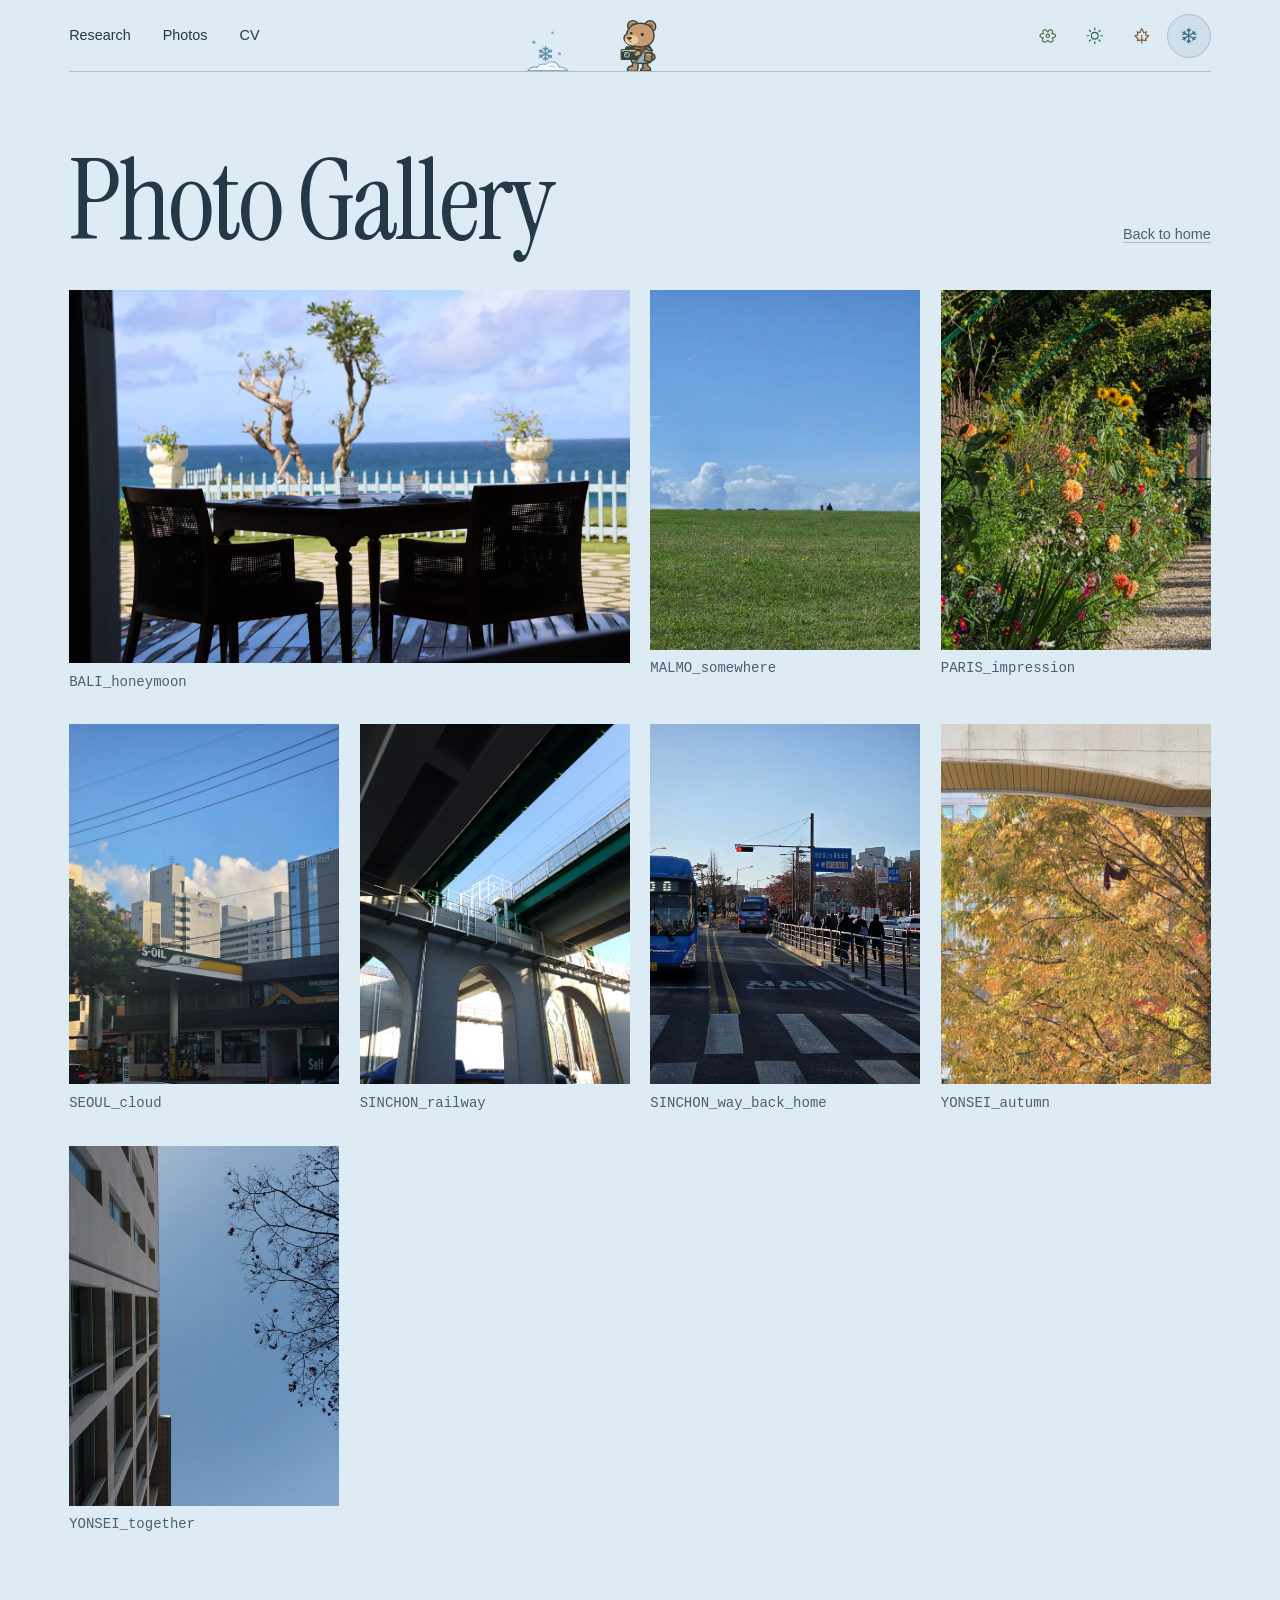
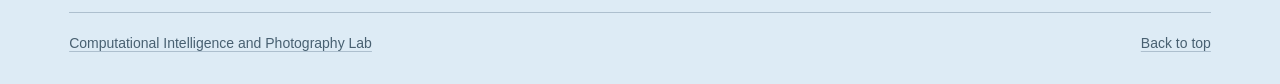
==== gallery.html @ 80602430 "Publish research portfolio and photo gallery" ====
<!doctype html>
<html lang="en">
<head>
  <meta charset="utf-8">
  <meta name="viewport" content="width=device-width, initial-scale=1">
  <meta name="theme-color" content="#27221e">
  <meta name="description" content="Photographs by Jinwoo Kim.">
  <title>Photo Gallery · Jinwoo Kim</title>
  <link rel="icon" href="assets/favicon.png" type="image/png">
  <script src="palette.js"></script>
  <script src="season-scene.js" defer></script>
  <script src="photo-viewer.js" defer></script>
  <link rel="preload" href="assets/instrument-serif.woff2" as="font" type="font/woff2" crossorigin>
  <link rel="stylesheet" href="styles.css">
  <link rel="stylesheet" href="season-scene.css">
</head>
<body id="top">
  <a class="skip-link" href="#main">Skip to content</a>

  <header class="site-header page-width">
    <nav class="site-nav" aria-label="Main navigation">
      <a href="index.html#research">Research</a>
      <a href="index.html#photos">Photos</a>
      <a href="https://drive.google.com/file/d/1OHW83bD9fE0SDvyjNIeJPsRVj54nX0MT/view">CV</a>
    </nav>
    <a class="season-scene" href="index.html#top" aria-label="Back to home" title="Back to home"></a>
    <div class="season-controls" id="palette" role="group" aria-label="Seasonal palettes" hidden>
      <button type="button" data-palette="spring" aria-label="Spring palette" aria-pressed="false"><svg aria-hidden="true" viewBox="0 0 24 24"><use href="assets/season-icons.svg#spring"></use></svg></button>
      <button type="button" data-palette="summer" aria-label="Summer palette" aria-pressed="false"><svg aria-hidden="true" viewBox="0 0 24 24"><use href="assets/season-icons.svg#summer"></use></svg></button>
      <button type="button" data-palette="autumn" aria-label="Autumn palette" aria-pressed="false"><svg aria-hidden="true" viewBox="0 0 24 24"><use href="assets/season-icons.svg#autumn"></use></svg></button>
      <button type="button" data-palette="winter" aria-label="Winter palette" aria-pressed="false"><svg aria-hidden="true" viewBox="0 0 24 24"><use href="assets/season-icons.svg#winter"></use></svg></button>
    </div>
  </header>

  <main class="page-width gallery-archive" id="main">
    <div class="archive-heading">
      <h1>Photo Gallery</h1>
      <a class="section-link" href="index.html#photos">Back to home</a>
    </div>
      <div class="photo-grid">
        <figure class="photo photo-wide">
          <a href="assets/gallery/BALI_honeymoon.webp" aria-label="View BALI_honeymoon at full size">
            <img src="assets/gallery/BALI_honeymoon.webp" width="1600" height="1066" loading="lazy" decoding="async" alt="A table and chairs on a shaded terrace overlooking the sea">
          </a>
          <figcaption>BALI_<wbr>honeymoon</figcaption>
        </figure>
        <figure class="photo">
          <a href="assets/gallery/MALMO_somewhere.webp" aria-label="View MALMO_somewhere at full size">
            <img src="assets/gallery/MALMO_somewhere.webp" width="1200" height="1600" loading="lazy" decoding="async" alt="Two distant figures on a green field beneath a blue sky">
          </a>
          <figcaption>MALMO_<wbr>somewhere</figcaption>
        </figure>
        <figure class="photo">
          <a href="assets/gallery/PARIS_impression.webp" aria-label="View PARIS_impression at full size">
            <img src="assets/gallery/PARIS_impression.webp" width="1200" height="1600" loading="lazy" decoding="async" alt="Sunlit flowers growing beside a gravel path">
          </a>
          <figcaption>PARIS_<wbr>impression</figcaption>
        </figure>
        <figure class="photo">
          <a href="assets/gallery/SEOUL_cloud.webp" aria-label="View SEOUL_cloud at full size">
            <img src="assets/gallery/SEOUL_cloud.webp" width="1200" height="1600" loading="lazy" decoding="async" alt="A neighborhood storefront beneath power lines and apartment buildings">
          </a>
          <figcaption>SEOUL_<wbr>cloud</figcaption>
        </figure>
        <figure class="photo">
          <a href="assets/gallery/SINCHON_railway.webp" aria-label="View SINCHON_railway at full size">
            <img src="assets/gallery/SINCHON_railway.webp" width="1198" height="1598" loading="lazy" decoding="async" alt="Concrete railway arches seen from below the crossing tracks">
          </a>
          <figcaption>SINCHON_<wbr>railway</figcaption>
        </figure>
        <figure class="photo">
          <a href="assets/gallery/SINCHON_way_back_home.webp" aria-label="View SINCHON_way_back_home at full size">
            <img src="assets/gallery/SINCHON_way_back_home.webp" width="1050" height="1400" loading="lazy" decoding="async" alt="Buses on a city street beyond a crosswalk">
          </a>
          <figcaption>SINCHON_<wbr>way_<wbr>back_<wbr>home</figcaption>
        </figure>
        <figure class="photo">
          <a href="assets/gallery/YONSEI_autumn.webp" aria-label="View YONSEI_autumn at full size">
            <img src="assets/gallery/YONSEI_autumn.webp" width="1200" height="1600" loading="lazy" decoding="async" alt="A dark bird among golden autumn leaves beneath a curved concrete overhang">
          </a>
          <figcaption>YONSEI_<wbr>autumn</figcaption>
        </figure>
        <figure class="photo">
          <a href="assets/gallery/YONSEI_together.webp" aria-label="View YONSEI_together at full size">
            <img src="assets/gallery/YONSEI_together.webp" width="1050" height="1400" loading="lazy" decoding="async" alt="A building facade and bare branches framing the evening sky">
          </a>
          <figcaption>YONSEI_<wbr>together</figcaption>
        </figure>
      </div>
  </main>

  <footer class="site-footer page-width">
    <a href="https://sites.google.com/site/seonjookim">Computational Intelligence and Photography Lab</a>
    <a href="#top">Back to top</a>
  </footer>
</body>
</html>
---- styles.css ----
@font-face {
  font-family: 'Instrument Serif';
  src: url('assets/instrument-serif.woff2') format('woff2');
  font-weight: 400;
  font-style: normal;
  font-display: swap;
}

@font-face {
  font-family: 'Instrument Serif';
  src: url('assets/instrument-serif-italic.woff2') format('woff2');
  font-weight: 400;
  font-style: italic;
  font-display: swap;
}

:root {
  color-scheme: dark;
  --background: #27221e;
  --ink: #f6eee2;
  --muted: #cfc1b2;
  --spring-swatch: #bfdaa4;
  --summer-swatch: #91c3a2;
  --autumn-swatch: #dfbf99;
  --winter-swatch: #b5d9ef;
  --accent: var(--autumn-swatch);
  --rule: #584b40;
  --image-fill: #342b24;
  --field-coat: #ab9168;
  --serif: 'Instrument Serif', Georgia, serif;
  --sans: -apple-system, BlinkMacSystemFont, 'Segoe UI', sans-serif;
  --mono: ui-monospace, 'SFMono-Regular', Consolas, monospace;
  --gutter: clamp(1.125rem, 5.4vw, 5rem);
}

:root[data-season='spring'] {
  --background: #e5efdc;
  --ink: #25372b;
  --muted: #4c604e;
  --accent: var(--spring-swatch);
  --rule: #b4c6ab;
  --image-fill: #d5e3ca;
  --field-coat: #9db287;
}

:root[data-season='summer'] {
  --background: #15382c;
  --ink: #edf4e9;
  --muted: #bdd2c3;
  --accent: var(--summer-swatch);
  --rule: #426451;
  --image-fill: #214735;
  --field-coat: #81a68c;
}

:root[data-season='winter'] {
  --background: #ddebf5;
  --ink: #233947;
  --muted: #486071;
  --accent: var(--winter-swatch);
  --rule: #adbfce;
  --image-fill: #cfdfeb;
  --field-coat: #91afbf;
}

:root:is([data-season='spring'], [data-season='winter']) {
  color-scheme: light;
  --spring-swatch: #4b7140;
  --summer-swatch: #2d634b;
  --autumn-swatch: #885b34;
  --winter-swatch: #366987;
}

*, *::before, *::after {
  box-sizing: border-box;
}

html {
  scroll-behavior: smooth;
}

body {
  margin: 0;
  background: var(--background);
  color: var(--ink);
  font: 1rem/1.65 var(--sans);
}

::selection {
  background: var(--accent);
  color: var(--background);
}

blockquote, figure, h1, h2, h3, p {
  margin: 0;
}

img {
  display: block;
  max-width: 100%;
}

a {
  color: inherit;
  text-underline-offset: .22em;
  text-decoration-color: var(--rule);
}

a:hover {
  color: var(--accent);
  text-decoration-color: currentColor;
}

a:focus-visible,
.season-controls button:focus-visible,
.portrait-frame:has(.portrait-toggle:focus-visible) {
  outline: 2px solid var(--accent);
  outline-offset: 4px;
}

.skip-link {
  position: absolute;
  z-index: 2;
  top: 1rem;
  left: var(--gutter);
  background: var(--accent);
  color: var(--background);
  padding: .45rem .8rem;
  transform: translateY(calc(-100% - 2rem));
}

.skip-link:focus {
  transform: none;
}

.page-width {
  width: min(calc(100% - 2 * var(--gutter)), 77rem);
  margin-inline: auto;
}

.site-header, .site-footer {
  display: flex;
  align-items: center;
  justify-content: space-between;
  gap: .5rem 1.25rem;
}

.site-header {
  position: relative;
  min-height: 4.5rem;
  border-bottom: 1px solid var(--rule);
}

.site-nav, .profile-links, .publication-links {
  display: flex;
  flex-wrap: wrap;
  align-items: center;
}

.site-nav {
  gap: .125rem clamp(.75rem, 3vw, 2rem);
}

.site-nav a {
  display: inline-flex;
  align-items: center;
  min-height: 2.75rem;
  font-size: .9rem;
  text-decoration: none;
}

.site-nav a:hover {
  text-decoration: underline;
}

.hero {
  padding-block: clamp(2.5rem, 5vw, 4.75rem) clamp(2.75rem, 5.2vw, 4.75rem);
}

.hero-identity {
  display: grid;
  grid-template-columns: minmax(0, 1.26fr) minmax(0, .74fr);
  align-items: center;
  gap: clamp(1.5rem, 5.2vw, 5rem);
}

.hero-intro {
  margin-top: clamp(1.5rem, 3.25vw, 2.75rem);
  padding-top: clamp(1.2rem, 2.35vw, 1.85rem);
  border-top: 1px solid var(--rule);
}

.eyebrow {
  font: 500 .75rem/1.45 var(--mono);
  color: var(--muted);
  letter-spacing: .065em;
  text-transform: uppercase;
}

:is(.hero, .archive-heading) h1 {
  font: 400 clamp(4.5rem, 8.8vw, 8.5rem)/.93 var(--serif);
  letter-spacing: -.025em;
}

.hero h1 {
  margin-block: .55rem .35rem;
}

.research-question {
  padding-inline-start: .75rem;
  border-inline-start: 1px solid var(--accent);
  color: var(--accent);
  font: italic 400 clamp(1.45rem, 2.4vw, 2.3rem)/1.15 var(--serif);
  text-wrap: pretty;
}

.bio, .next-step {
  max-width: 82ch;
  color: var(--muted);
}

.bio {
  margin-top: 1.05rem;
}

.bio a, .next-step time, strong {
  color: var(--ink);
}

.next-step {
  margin-top: .65rem;
}

.next-step time {
  font-weight: 600;
  white-space: nowrap;
}

.profile-links {
  gap: .125rem 1.25rem;
  margin-top: .65rem;
  color: var(--accent);
  font-size: .9rem;
  font-weight: 575;
}

.profile-links a {
  display: inline-flex;
  align-items: center;
  min-height: 2.75rem;
}

.portrait {
  width: min(100%, 24rem);
  justify-self: end;
}

.portrait-frame {
  --sensor-opacity: 1;
  position: relative;
  isolation: isolate;
  overflow: hidden;
  aspect-ratio: 1.38;
  background: var(--image-fill);
}

.portrait-frame:not(.has-iris):has(.portrait-toggle:checked),
.portrait-frame.is-developed {
  --sensor-opacity: 0;
}

.portrait-frame img {
  width: 100%;
  height: 100%;
  object-fit: cover;
}

.portrait-color {
  filter: brightness(1.12);
}

.sensor-preview {
  position: absolute;
  inset: 0;
  isolation: isolate;
}

.sensor-preview, .portrait-focus {
  opacity: var(--sensor-opacity);
  transition: opacity 150ms ease-out;
  pointer-events: none;
}

.portrait-frame.is-exposing .sensor-preview {
  transition: none;
}

.portrait-frame.is-exposing .portrait-focus {
  opacity: 0;
}

.sensor-preview img {
  image-rendering: pixelated;
  filter: saturate(.45) contrast(.86) brightness(.98) sepia(.12) hue-rotate(18deg);
}

.sensor-preview::before, .sensor-preview::after {
  content: '';
  position: absolute;
  inset: 0;
  z-index: 1;
  pointer-events: none;
}

.sensor-preview::before {
  background: rgb(111 165 112 / .33);
  mix-blend-mode: color;
}

.sensor-preview::after {
  /* RGGB cells, clockwise from the top-right quadrant: green, blue, green, red. */
  background-image: conic-gradient(
    rgb(64 155 79 / .38) 25%,
    rgb(59 70 126 / .34) 0 50%,
    rgb(64 155 79 / .38) 0 75%,
    rgb(153 72 59 / .32) 0
  );
  background-size: 6px 6px;
  mix-blend-mode: overlay;
}

.portrait-focus {
  --corner: clamp(.55rem, 1.4vw, .9rem);
  --line: linear-gradient(currentColor, currentColor);
  position: absolute;
  z-index: 1;
  top: 31%;
  left: 50.5%;
  width: 26%;
  height: 35%;
  transform: translate(-50%, -50%);
  color: rgb(245 240 223 / .82);
  background:
    var(--line) left top / var(--corner) 1px,
    var(--line) left top / 1px var(--corner),
    var(--line) right top / var(--corner) 1px,
    var(--line) right top / 1px var(--corner),
    var(--line) left bottom / var(--corner) 1px,
    var(--line) left bottom / 1px var(--corner),
    var(--line) right bottom / var(--corner) 1px,
    var(--line) right bottom / 1px var(--corner);
  background-repeat: no-repeat;
  filter: drop-shadow(0 1px 2px rgb(0 0 0 / .55));
}

.portrait-shutter {
  position: absolute;
  z-index: 2;
  inset: 0;
  width: 100%;
  height: 100%;
  pointer-events: none;
  visibility: hidden;
}

.portrait-frame.has-iris:not(.is-developed) .portrait-shutter,
.portrait-frame.is-exposing .portrait-shutter {
  visibility: visible;
}

.portrait-toggle {
  position: absolute;
  z-index: 3;
  inset: 0;
  width: 100%;
  height: 100%;
  margin: 0;
  opacity: 0;
  cursor: pointer;
}

.shoot-hint {
  position: absolute;
  z-index: 4;
  left: var(--hint-x, .65rem);
  top: var(--hint-y, .65rem);
  padding: .3rem .6rem;
  border: 1px solid rgb(255 255 255 / .24);
  border-radius: .3rem;
  background: rgb(25 30 27 / .91);
  color: #fbf6e9;
  font: 500 .78rem/1.45 var(--sans);
  white-space: nowrap;
  visibility: hidden;
  pointer-events: none;
}

.portrait-frame.has-pointer:not(.is-exposing) .shoot-hint {
  visibility: visible;
}

.content-section {
  padding-block: 1.375rem clamp(2.75rem, 6vw, 5rem);
  border-top: 1px solid var(--rule);
  scroll-margin-top: 1rem;
}

.section-heading {
  display: flex;
  align-items: baseline;
  justify-content: space-between;
  flex-wrap: wrap;
  gap: .5rem 1.75rem;
  margin-bottom: 1.65rem;
}

.section-heading h2 {
  font: 400 clamp(2.6rem, 5.5vw, 4.15rem)/1 var(--serif);
  letter-spacing: -.015em;
}

.section-link {
  font-size: .9rem;
  color: var(--muted);
}

.publication {
  display: grid;
  grid-template-columns: clamp(13.5rem, 23.5vw, 21rem) minmax(0, 1fr);
  align-items: start;
  gap: clamp(1.375rem, 3.8vw, 3.5rem);
  padding-block: 1.5rem;
  border-top: 1px solid var(--rule);
}

.publication:last-child {
  padding-bottom: 0;
}

.research-image {
  width: 100%;
  height: auto;
  aspect-ratio: 664 / 380;
  object-fit: cover;
  background: var(--image-fill);
}

.research-comparison {
  display: grid;
  grid-template-columns: repeat(2, minmax(0, 1fr));
  grid-template-rows: minmax(0, 1fr);
  gap: 3px;
  overflow: hidden;
}

.research-comparison img {
  width: 100%;
  height: 100%;
  object-fit: cover;
}

.publication-copy {
  min-width: 0;
}

.venue {
  color: var(--accent);
}

.publication h3 {
  max-width: 53ch;
  margin-top: .375rem;
  font-size: clamp(1.15rem, 2.02vw, 1.55rem);
  line-height: 1.25;
  letter-spacing: -.02em;
  font-weight: 625;
  text-wrap: pretty;
}

.authors, .publication-note {
  margin-top: .425rem;
  color: var(--muted);
  font-size: .95rem;
}

.equal-contribution {
  white-space: nowrap;
  font-size: .875em;
}

.publication-links {
  gap: .25rem 1.125rem;
  margin-top: .5rem;
  font-size: .9rem;
  color: var(--accent);
  font-weight: 550;
}

.photo-grid {
  display: grid;
  grid-template-columns: repeat(4, minmax(0, 1fr));
  gap: clamp(1.25rem, 2.5vw, 2.2rem) clamp(.75rem, 1.6vw, 1.35rem);
}

.photo-wide { grid-column: span 2; }
.photo a { display: block; }
.photo img {
  width: 100%;
  height: auto;
  background: var(--image-fill);
}

.photo figcaption {
  margin-top: .55rem;
  color: var(--muted);
  font: .875rem/1.45 var(--mono);
  overflow-wrap: anywhere;
}

@media (max-width: 49rem) {
  .photo-grid { grid-template-columns: repeat(2, minmax(0, 1fr)); }
}

.background-sections {
  display: grid;
  grid-template-columns: repeat(2, minmax(0, 1fr));
  gap: clamp(1.5rem, 6vw, 5rem);
  border-top: 1px solid var(--rule);
}

.background-section {
  padding-block: 1.375rem 2.6rem;
}

.background-section h2 {
  font: 400 clamp(2.3rem, 4.5vw, 3.25rem)/1.05 var(--serif);
  letter-spacing: -.015em;
}

.background-list, .archive-list {
  margin: 0;
  padding: 0;
  list-style: none;
}

.background-list {
  display: grid;
  gap: .95rem;
  margin-top: 1.25rem;
}

.background-list h3, .archive-list h3 {
  color: var(--ink);
  font-size: 1.125rem;
  font-weight: 625;
  line-height: 1.4;
  text-wrap: pretty;
}

.background-list p, .archive-note {
  margin-top: .15rem;
  color: var(--muted);
  font-size: .925rem;
}

.experience-heading {
  display: flex;
  flex-wrap: wrap;
  align-items: baseline;
  justify-content: space-between;
  gap: .125rem .75rem;
}

.experience-dates {
  color: var(--muted);
  font-size: .85rem;
  font-variant-numeric: tabular-nums;
  white-space: nowrap;
}

.archive-heading {
  display: flex;
  flex-wrap: wrap;
  justify-content: space-between;
  align-items: baseline;
  gap: .85rem 2rem;
  padding-block: clamp(2.75rem, 6vw, 5rem) 2.25rem;
}

.archive-year {
  display: grid;
  grid-template-columns: clamp(5rem, 11vw, 10rem) minmax(0, 1fr);
  gap: clamp(1.375rem, 4vw, 3.75rem);
  padding-block: 1.65rem 2rem;
  border-top: 1px solid var(--rule);
}

.archive-year h2 {
  font: 400 clamp(2.4rem, 5vw, 3.375rem)/1 var(--serif);
  color: var(--accent);
}

.archive-list li + li {
  margin-top: 1rem;
  padding-top: 1rem;
  border-top: 1px solid var(--rule);
}

.archive-list .authors {
  margin-top: .2rem;
}

.archive-meta {
  display: flex;
  flex-wrap: wrap;
  align-items: baseline;
  gap: .2rem 1.15rem;
  margin-top: .45rem;
}

.archive-meta .publication-links {
  margin-top: 0;
  gap: .2rem .85rem;
}

.site-footer {
  padding-block: 1.2rem 1.8rem;
  align-items: baseline;
  flex-wrap: wrap;
  border-top: 1px solid var(--rule);
  color: var(--muted);
  font-size: .875rem;
}

.season-controls:not([hidden]) {
  display: flex;
  align-items: center;
  gap: .18rem;
  margin-inline-start: auto;
}

.season-controls button {
  display: grid;
  place-items: center;
  width: 2.75rem;
  height: 2.75rem;
  padding: 0;
  border: 1px solid transparent;
  border-radius: 50%;
  background: transparent;
  color: var(--swatch);
  cursor: pointer;
}

.season-controls button:hover, .season-controls button[aria-pressed='true'] {
  background: var(--image-fill);
}

.season-controls button[aria-pressed='true'] {
  border-color: var(--rule);
}

.season-controls svg {
  width: 1.22rem;
  height: 1.22rem;
  fill: none;
  stroke: currentColor;
  stroke-width: 1.45;
  stroke-linecap: round;
  stroke-linejoin: round;
}

[data-palette='spring'] { --swatch: var(--spring-swatch); }
[data-palette='summer'] { --swatch: var(--summer-swatch); }
[data-palette='autumn'] { --swatch: var(--autumn-swatch); }
[data-palette='winter'] { --swatch: var(--winter-swatch); }

@media (max-width: 49rem) {
  .hero {
    padding-block: 2.5rem 2.75rem;
  }

  :is(.hero, .archive-heading) h1 {
    font-size: clamp(4.15rem, 10.2vw, 7rem);
  }

  .research-question {
    font-size: clamp(1.45rem, 4.1vw, 2rem);
  }

  .bio {
    margin-top: .9rem;
  }

  .publication {
    grid-template-columns: minmax(10rem, 1fr) minmax(0, 1.5fr);
    gap: 1.1rem;
  }
}

@media (max-width: 36rem) {
  .site-header {
    min-height: 3.75rem;
    column-gap: .5rem;
    flex-wrap: wrap;
  }

  .season-controls:not([hidden]) {
    gap: 0;
  }

  .season-controls button {
    width: 2.35rem;
  }

  .site-nav {
    column-gap: .6rem;
  }

  .hero-identity {
    grid-template-columns: minmax(0, 1fr);
    gap: 1.35rem;
  }

  .portrait {
    width: min(89%, 23rem);
    justify-self: center;
  }

  .publication {
    grid-template-columns: minmax(0, 1fr);
    gap: 1rem;
  }

  .section-heading {
    margin-bottom: 1.25rem;
  }

  .background-sections, .archive-year {
    grid-template-columns: minmax(0, 1fr);
    gap: 1rem;
  }

  .background-section + .background-section {
    border-top: 1px solid var(--rule);
  }

  .background-section {
    padding-bottom: 1.35rem;
  }
}

@media (max-width: 22rem) {
  .site-header {
    column-gap: .28rem;
  }

  .site-nav {
    column-gap: .275rem;
  }

  .season-controls button {
    width: 2.1rem;
  }
}

@media (prefers-reduced-motion: reduce) {
  html {
    scroll-behavior: auto;
  }

  .sensor-preview, .portrait-focus, .portrait-frame.is-exposing .sensor-preview {
    transition: none;
  }
}

.gallery-archive { padding-bottom: clamp(3rem, 6vw, 5rem); }

.photo-viewer {
  position: fixed;
  inset: 0;
  width: 100%;
  max-width: none;
  height: 100%;
  height: 100dvh;
  max-height: none;
  margin: 0;
  border: 0;
  padding: max(.65rem, env(safe-area-inset-top)) var(--gutter) max(.75rem, env(safe-area-inset-bottom));
  background: #080808;
  color: #f2f0ec;
}
.photo-viewer::backdrop { background: #080808; }
.photo-viewer[open] { display: grid; grid-template-rows: auto minmax(0, 1fr); }
html:has(.photo-viewer[open]) { overflow: hidden; }
.viewer-back {
  justify-self: start;
  min-height: 2.75rem;
  padding: .35rem .25rem;
  background: none;
  border: 0;
  color: inherit;
  font: .9375rem var(--sans);
  text-decoration: underline;
  text-underline-offset: .22em;
  cursor: pointer;
}
.viewer-back:focus-visible { outline: 2px solid currentColor; }
.photo-viewer figure {
  min-height: 0;
  display: grid;
  grid-template-rows: minmax(0, 1fr) auto;
}
.photo-viewer img {
  width: 100%;
  height: 100%;
  min-height: 0;
  object-fit: contain;
}
.photo-viewer figcaption {
  padding: 1rem 0 .45rem;
  text-align: center;
  font: .9375rem/1.4 var(--mono);
  overflow-wrap: anywhere;
}
---- season-scene.css ----
.season-scene {
  --take: 3.85s;
  --look: 7deg;
  --lens-glint: #faeac7;
  position: absolute;
  bottom: 0;
  left: 50%;
  width: clamp(14rem, 23vw, 17.5rem);
  transform: translateX(-50%);
  cursor: pointer;
  user-select: none;
}

.season-scene:empty, .scene-subject { display: none; }
.season-scene svg { display: block; width: 100%; height: auto; }

:root[data-season='spring'] .scene-subject[data-subject='spring'],
:root[data-season='summer'] .scene-subject[data-subject='summer'],
:root[data-season='autumn'] .scene-subject[data-subject='autumn'],
:root[data-season='winter'] .scene-subject[data-subject='winter'] { display: inline; }

:root[data-season='spring'] .season-scene { --look: 9deg; --lens-glint: #6d8050; }
:root[data-season='summer'] .season-scene { --look: -9deg; }
:root[data-season='winter'] .season-scene { --look: -6deg; --lens-glint: #527f98; }
:root:is([data-season='summer'], [data-season='winter']) .scene-world {
  transform: scaleX(-1);
  transform-origin: 120px 0;
}

.scene-head { transform-origin: 0 -21px; }
.scene-camera { transform-origin: 2px -16px; }
.scene-glint { opacity: 0; }
.paw-far { transform-origin: -5px -9px; --stride-a: 22deg; --stride-b: -19deg; }
.paw-near { transform-origin: 3px -9px; --stride-a: -19deg; --stride-b: 22deg; }
.autumn-maple { transform: rotate(-53deg); }
.summer-light { opacity: .72; }

@media (prefers-reduced-motion: no-preference) {
  .is-playing .scene-travel { animation: photographer-walk var(--take) both; }
  .is-playing .scene-facing { animation: photographer-turn var(--take) ease-in-out both; }
  .is-playing .scene-body { animation: photographer-step var(--take) ease-in-out both; }
  .is-playing :is(.paw-far, .paw-near) { animation: photographer-stride var(--take) ease-in-out both; }
  .is-playing .scene-head { animation: photographer-look var(--take) ease-in-out both; }
  .is-playing .scene-camera { animation: raise-camera var(--take) ease-in-out both; }
  .is-playing .scene-glint { animation: lens-glint var(--take) linear both; }

  .is-playing .spring-stem { animation: sprout var(--take) ease-out both; }
  .is-playing .spring-leaf-left { --fold: 58deg; animation: unfurl-leaf var(--take) ease-out both; }
  .is-playing .spring-leaf-right { --fold: -42deg; animation: unfurl-leaf var(--take) ease-out both; }
  .is-playing .summer-crown { animation: canopy-breeze var(--take) ease-in-out both; }
  .is-playing .summer-light { animation: canopy-light var(--take) ease-in-out both; }
  .is-playing .autumn-maple { animation: falling-maple var(--take) ease-in-out both; }
  .is-playing .autumn-small { animation: falling-leaf var(--take) ease-in-out both; }
  .is-playing .winter-crystal { animation: falling-crystal var(--take) ease-in-out both; }
  .is-playing .snow-grain { animation: flurry var(--take) linear both; }
  .is-playing .winter-bank { animation: gathering-snow var(--take) ease-out both; }
}

/* The subject moves first. The photographer notices, walks, makes one exposure and returns. */
@keyframes photographer-walk {
  0%, 16% { transform: translateX(0); animation-timing-function: cubic-bezier(.4,.05,.35,1); }
  42%, 71% { transform: translateX(38px); animation-timing-function: cubic-bezier(.4,.05,.35,1); }
  94%, 100% { transform: translateX(0); }
}

@keyframes photographer-turn {
  0%, 67% { transform: scaleX(1); }
  71%, 93% { transform: scaleX(-1); }
  97%, 100% { transform: scaleX(1); }
}

@keyframes photographer-step {
  0%, 16%, 24%, 32%, 42%, 65%, 71%, 79%, 87%, 94%, 100% { transform: translateY(0); }
  20%, 28%, 36%, 75%, 83%, 91% { transform: translateY(-1.7px); }
  49%, 59% { transform: translateY(1px); }
}

@keyframes photographer-stride {
  0%, 16%, 42%, 71%, 94%, 100% { transform: rotate(0); }
  19%, 28%, 36%, 74%, 82%, 90% { transform: rotate(var(--stride-a)); }
  24%, 32%, 39%, 78%, 86% { transform: rotate(var(--stride-b)); }
}

@keyframes photographer-look {
  0%, 5%, 24%, 40%, 67%, 100% { transform: rotate(0); }
  12%, 17% { transform: translateX(1px) rotate(var(--look)); }
  49%, 60% { transform: translateX(1.2px) rotate(var(--look)); }
}

@keyframes raise-camera {
  0%, 39%, 67%, 100% { transform: translate(0, 0) rotate(0); }
  49%, 59% { transform: translate(-.6px, -11.1px) rotate(var(--look)); }
}

@keyframes lens-glint {
  0%, 52%, 58%, 100% { opacity: 0; }
  53.5% { opacity: 1; }
  55% { opacity: .72; }
}

@keyframes sprout {
  0%, 3% { transform: scale(.24, .05); }
  27% { transform: scale(.93, 1.04) rotate(-2deg); }
  46%, 100% { transform: scale(1, 1); }
}

@keyframes unfurl-leaf {
  0%, 9% { transform: rotate(var(--fold)) scale(.08); }
  36% { transform: rotate(-3deg) scale(1.03); }
  48%, 100% { transform: rotate(0) scale(1); }
}

@keyframes canopy-breeze {
  0% { transform: scale(.65, .72) rotate(-3deg); }
  22% { transform: scale(1, 1) rotate(6deg); }
  41% { transform: rotate(-5deg); }
  58% { transform: rotate(3deg); }
  80%, 100% { transform: rotate(0); }
}

@keyframes canopy-light {
  0%, 15% { opacity: .15; transform: translateX(-2px); }
  34% { opacity: 1; transform: translateX(1.5px); }
  54% { opacity: .42; transform: translateX(-.8px); }
  78%, 100% { opacity: .72; transform: translateX(0); }
}

@keyframes falling-maple {
  0% { transform: translate(10px, -40px) rotate(27deg); opacity: 0; }
  8% { opacity: 1; }
  22% { transform: translate(-8px, -30px) rotate(-35deg); }
  39% { transform: translate(4px, -19px) rotate(32deg); }
  55% { transform: translate(-4px, -7px) rotate(-66deg); }
  67%, 100% { transform: translate(0, 0) rotate(-53deg); }
}

@keyframes falling-leaf {
  0% { transform: translate(-7px, -31px) rotate(-58deg); opacity: 0; }
  6% { opacity: 1; }
  23% { transform: translate(4px, -17px) rotate(14deg); }
  43% { transform: translate(-3px, -4px) rotate(-17deg); }
  52%, 100% { transform: translate(0, 0) rotate(0); }
}

@keyframes falling-crystal {
  0% { opacity: 0; transform: translate(7px, -37px) rotate(68deg); }
  11% { opacity: 1; }
  29% { transform: translate(-7px, -19px) rotate(37deg); }
  54% { transform: translate(3px, -5px) rotate(10deg); }
  75%, 100% { transform: translate(0, 0) rotate(0); }
}

@keyframes flurry {
  0% { opacity: 0; transform: translate(5px, -22px); }
  19% { opacity: .9; }
  44% { transform: translate(-3px, -9px); }
  77%, 100% { opacity: 1; transform: translate(0, 0); }
}

@keyframes gathering-snow {
  0% { transform: scale(.74, .25); }
  61%, 100% { transform: scale(1); }
}

@media (max-width: 44rem) {
  .site-header {
    display: grid;
    grid-template-columns: minmax(0, 1fr) auto;
    align-content: end;
    row-gap: 0;
    padding-top: .2rem;
  }

  .site-nav { grid-area: 1 / 1; }
  .season-controls { grid-area: 1 / 2; }
  .season-scene {
    position: static;
    transform: none;
    grid-area: 2 / 1 / 3 / -1;
    justify-self: center;
    width: min(13.75rem, 100%);
  }
}

@media (prefers-reduced-motion: reduce) {
  .scene-camera { transform: translate(-.6px, -11.1px) rotate(var(--look)); }
}
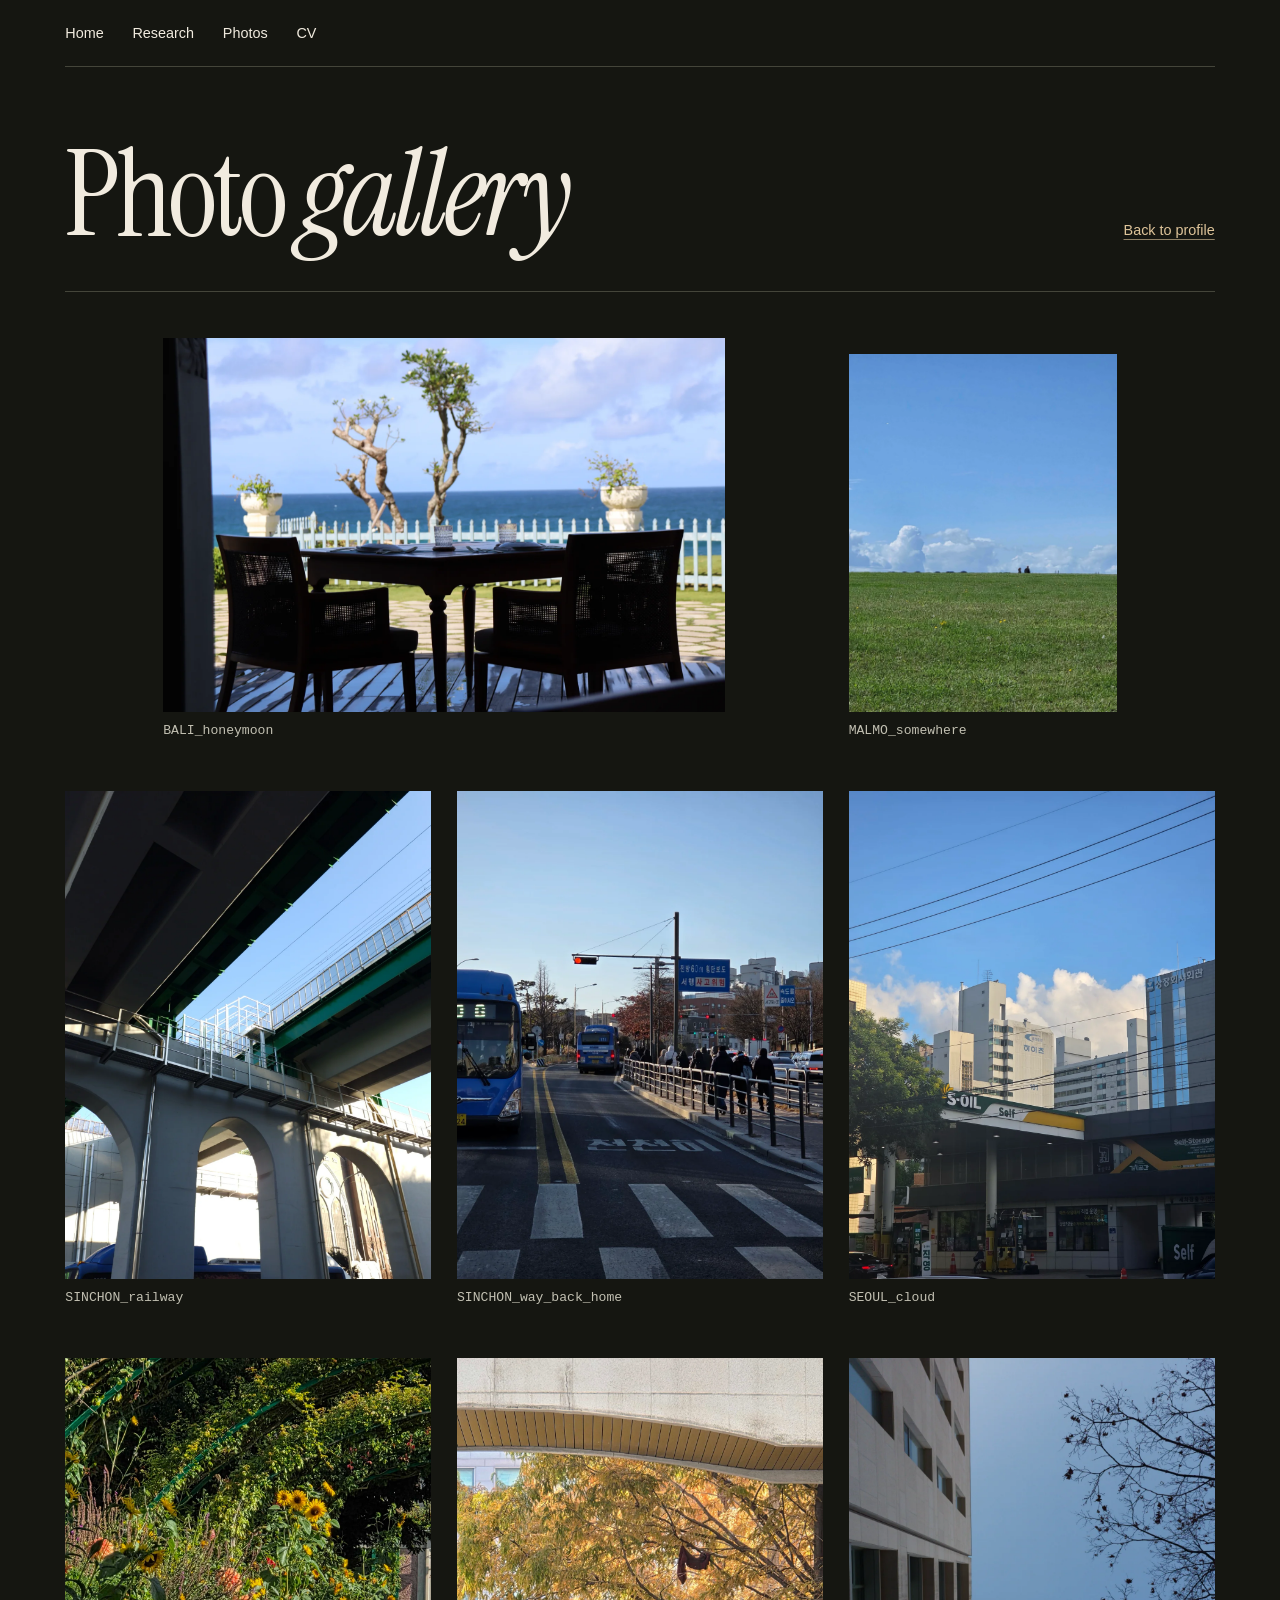
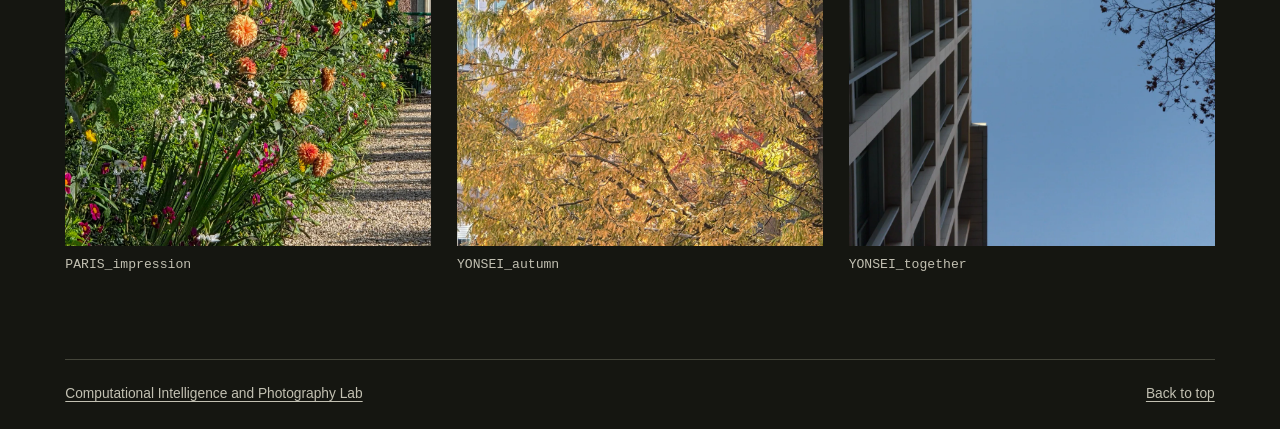
==== commit 7fbca424: "Publish the After Hours homepage with interactive bear scenes" ====
--- a/gallery.html
+++ b/gallery.html
@@ -3,93 +3,83 @@
 <head>
   <meta charset="utf-8">
   <meta name="viewport" content="width=device-width, initial-scale=1">
-  <meta name="theme-color" content="#27221e">
+  <meta name="theme-color" content="#151611">
   <meta name="description" content="Photographs by Jinwoo Kim.">
   <title>Photo Gallery · Jinwoo Kim</title>
-  <link rel="icon" href="assets/favicon.png" type="image/png">
-  <script src="palette.js"></script>
-  <script src="season-scene.js" defer></script>
-  <script src="photo-viewer.js" defer></script>
+  <link rel="icon" href="favicon.ico" sizes="16x16 32x32 48x48 64x64">
   <link rel="preload" href="assets/instrument-serif.woff2" as="font" type="font/woff2" crossorigin>
-  <link rel="stylesheet" href="styles.css">
-  <link rel="stylesheet" href="season-scene.css">
+  <link rel="stylesheet" href="styles.css?v=after-hours">
+  <script defer src="photo-viewer.js?v=after-hours"></script>
 </head>
 <body id="top">
-  <a class="skip-link" href="#main">Skip to content</a>
-
-  <header class="site-header page-width">
-    <nav class="site-nav" aria-label="Main navigation">
+  <a class="skip" href="#main">Skip to content</a>
+  <header class="masthead page">
+    <nav aria-label="Main navigation">
+      <a href="index.html#top">Home</a>
       <a href="index.html#research">Research</a>
       <a href="index.html#photos">Photos</a>
-      <a href="https://drive.google.com/file/d/1OHW83bD9fE0SDvyjNIeJPsRVj54nX0MT/view">CV</a>
+      <a href="assets/CV_jinwookim.pdf?v=dbedc2bc">CV</a>
     </nav>
-    <a class="season-scene" href="index.html#top" aria-label="Back to home" title="Back to home"></a>
-    <div class="season-controls" id="palette" role="group" aria-label="Seasonal palettes" hidden>
-      <button type="button" data-palette="spring" aria-label="Spring palette" aria-pressed="false"><svg aria-hidden="true" viewBox="0 0 24 24"><use href="assets/season-icons.svg#spring"></use></svg></button>
-      <button type="button" data-palette="summer" aria-label="Summer palette" aria-pressed="false"><svg aria-hidden="true" viewBox="0 0 24 24"><use href="assets/season-icons.svg#summer"></use></svg></button>
-      <button type="button" data-palette="autumn" aria-label="Autumn palette" aria-pressed="false"><svg aria-hidden="true" viewBox="0 0 24 24"><use href="assets/season-icons.svg#autumn"></use></svg></button>
-      <button type="button" data-palette="winter" aria-label="Winter palette" aria-pressed="false"><svg aria-hidden="true" viewBox="0 0 24 24"><use href="assets/season-icons.svg#winter"></use></svg></button>
-    </div>
   </header>
 
-  <main class="page-width gallery-archive" id="main">
-    <div class="archive-heading">
-      <h1>Photo Gallery</h1>
-      <a class="section-link" href="index.html#photos">Back to home</a>
+  <main id="main" class="archive page">
+    <header class="archive-heading">
+      <h1>Photo <em>gallery</em></h1>
+      <a class="text-link" href="index.html#photos">Back to profile</a>
+    </header>
+    <div class="photo-grid contact-sheet">
+      <figure class="photo photo-wide">
+        <a href="assets/gallery/BALI_honeymoon.webp" aria-label="View BALI_honeymoon at full size">
+          <img src="assets/gallery/BALI_honeymoon.webp" width="1600" height="1066" loading="lazy" decoding="async" alt="A table and chairs on a shaded terrace overlooking the sea">
+        </a>
+        <figcaption>BALI_<wbr>honeymoon</figcaption>
+      </figure>
+      <figure class="photo">
+        <a href="assets/gallery/MALMO_somewhere.webp" aria-label="View MALMO_somewhere at full size">
+          <img src="assets/gallery/MALMO_somewhere.webp" width="1200" height="1600" loading="lazy" decoding="async" alt="Two distant figures on a green field beneath a blue sky">
+        </a>
+        <figcaption>MALMO_<wbr>somewhere</figcaption>
+      </figure>
+      <figure class="photo">
+        <a href="assets/gallery/SINCHON_railway.webp" aria-label="View SINCHON_railway at full size">
+          <img src="assets/gallery/SINCHON_railway.webp" width="1198" height="1598" loading="lazy" decoding="async" alt="Concrete railway arches seen from below the crossing tracks">
+        </a>
+        <figcaption>SINCHON_<wbr>railway</figcaption>
+      </figure>
+      <figure class="photo">
+        <a href="assets/gallery/SINCHON_way_back_home.webp" aria-label="View SINCHON_way_back_home at full size">
+          <img src="assets/gallery/SINCHON_way_back_home.webp" width="1050" height="1400" loading="lazy" decoding="async" alt="Buses on a city street beyond a crosswalk">
+        </a>
+        <figcaption>SINCHON_<wbr>way_<wbr>back_<wbr>home</figcaption>
+      </figure>
+      <figure class="photo">
+        <a href="assets/gallery/SEOUL_cloud.webp" aria-label="View SEOUL_cloud at full size">
+          <img src="assets/gallery/SEOUL_cloud.webp" width="1200" height="1600" loading="lazy" decoding="async" alt="A neighborhood storefront beneath power lines and apartment buildings">
+        </a>
+        <figcaption>SEOUL_<wbr>cloud</figcaption>
+      </figure>
+      <figure class="photo">
+        <a href="assets/gallery/PARIS_impression.webp" aria-label="View PARIS_impression at full size">
+          <img src="assets/gallery/PARIS_impression.webp" width="1200" height="1600" loading="lazy" decoding="async" alt="Sunlit flowers growing beside a gravel path">
+        </a>
+        <figcaption>PARIS_<wbr>impression</figcaption>
+      </figure>
+      <figure class="photo">
+        <a href="assets/gallery/YONSEI_autumn.webp" aria-label="View YONSEI_autumn at full size">
+          <img src="assets/gallery/YONSEI_autumn.webp" width="1200" height="1600" loading="lazy" decoding="async" alt="A dark bird among golden autumn leaves beneath a curved concrete overhang">
+        </a>
+        <figcaption>YONSEI_<wbr>autumn</figcaption>
+      </figure>
+      <figure class="photo">
+        <a href="assets/gallery/YONSEI_together.webp" aria-label="View YONSEI_together at full size">
+          <img src="assets/gallery/YONSEI_together.webp" width="1050" height="1400" loading="lazy" decoding="async" alt="A building facade and bare branches framing the evening sky">
+        </a>
+        <figcaption>YONSEI_<wbr>together</figcaption>
+      </figure>
     </div>
-      <div class="photo-grid">
-        <figure class="photo photo-wide">
-          <a href="assets/gallery/BALI_honeymoon.webp" aria-label="View BALI_honeymoon at full size">
-            <img src="assets/gallery/BALI_honeymoon.webp" width="1600" height="1066" loading="lazy" decoding="async" alt="A table and chairs on a shaded terrace overlooking the sea">
-          </a>
-          <figcaption>BALI_<wbr>honeymoon</figcaption>
-        </figure>
-        <figure class="photo">
-          <a href="assets/gallery/MALMO_somewhere.webp" aria-label="View MALMO_somewhere at full size">
-            <img src="assets/gallery/MALMO_somewhere.webp" width="1200" height="1600" loading="lazy" decoding="async" alt="Two distant figures on a green field beneath a blue sky">
-          </a>
-          <figcaption>MALMO_<wbr>somewhere</figcaption>
-        </figure>
-        <figure class="photo">
-          <a href="assets/gallery/PARIS_impression.webp" aria-label="View PARIS_impression at full size">
-            <img src="assets/gallery/PARIS_impression.webp" width="1200" height="1600" loading="lazy" decoding="async" alt="Sunlit flowers growing beside a gravel path">
-          </a>
-          <figcaption>PARIS_<wbr>impression</figcaption>
-        </figure>
-        <figure class="photo">
-          <a href="assets/gallery/SEOUL_cloud.webp" aria-label="View SEOUL_cloud at full size">
-            <img src="assets/gallery/SEOUL_cloud.webp" width="1200" height="1600" loading="lazy" decoding="async" alt="A neighborhood storefront beneath power lines and apartment buildings">
-          </a>
-          <figcaption>SEOUL_<wbr>cloud</figcaption>
-        </figure>
-        <figure class="photo">
-          <a href="assets/gallery/SINCHON_railway.webp" aria-label="View SINCHON_railway at full size">
-            <img src="assets/gallery/SINCHON_railway.webp" width="1198" height="1598" loading="lazy" decoding="async" alt="Concrete railway arches seen from below the crossing tracks">
-          </a>
-          <figcaption>SINCHON_<wbr>railway</figcaption>
-        </figure>
-        <figure class="photo">
-          <a href="assets/gallery/SINCHON_way_back_home.webp" aria-label="View SINCHON_way_back_home at full size">
-            <img src="assets/gallery/SINCHON_way_back_home.webp" width="1050" height="1400" loading="lazy" decoding="async" alt="Buses on a city street beyond a crosswalk">
-          </a>
-          <figcaption>SINCHON_<wbr>way_<wbr>back_<wbr>home</figcaption>
-        </figure>
-        <figure class="photo">
-          <a href="assets/gallery/YONSEI_autumn.webp" aria-label="View YONSEI_autumn at full size">
-            <img src="assets/gallery/YONSEI_autumn.webp" width="1200" height="1600" loading="lazy" decoding="async" alt="A dark bird among golden autumn leaves beneath a curved concrete overhang">
-          </a>
-          <figcaption>YONSEI_<wbr>autumn</figcaption>
-        </figure>
-        <figure class="photo">
-          <a href="assets/gallery/YONSEI_together.webp" aria-label="View YONSEI_together at full size">
-            <img src="assets/gallery/YONSEI_together.webp" width="1050" height="1400" loading="lazy" decoding="async" alt="A building facade and bare branches framing the evening sky">
-          </a>
-          <figcaption>YONSEI_<wbr>together</figcaption>
-        </figure>
-      </div>
   </main>
 
-  <footer class="site-footer page-width">
+  <footer class="footer page">
     <a href="https://sites.google.com/site/seonjookim">Computational Intelligence and Photography Lab</a>
     <a href="#top">Back to top</a>
   </footer>
--- a/styles.css
+++ b/styles.css
@@ -1,825 +1,738 @@
 @font-face {
-  font-family: 'Instrument Serif';
-  src: url('assets/instrument-serif.woff2') format('woff2');
+  font-family: "Instrument Serif";
+  src: url("assets/instrument-serif.woff2") format("woff2");
+  font-style: normal;
   font-weight: 400;
-  font-style: normal;
   font-display: swap;
 }
-
 @font-face {
-  font-family: 'Instrument Serif';
-  src: url('assets/instrument-serif-italic.woff2') format('woff2');
+  font-family: "Instrument Serif";
+  src: url("assets/instrument-serif-italic.woff2") format("woff2");
+  font-style: italic;
   font-weight: 400;
-  font-style: italic;
   font-display: swap;
 }
 
 :root {
   color-scheme: dark;
-  --background: #27221e;
-  --ink: #f6eee2;
-  --muted: #cfc1b2;
-  --spring-swatch: #bfdaa4;
-  --summer-swatch: #91c3a2;
-  --autumn-swatch: #dfbf99;
-  --winter-swatch: #b5d9ef;
-  --accent: var(--autumn-swatch);
-  --rule: #584b40;
-  --image-fill: #342b24;
-  --field-coat: #ab9168;
-  --serif: 'Instrument Serif', Georgia, serif;
-  --sans: -apple-system, BlinkMacSystemFont, 'Segoe UI', sans-serif;
-  --mono: ui-monospace, 'SFMono-Regular', Consolas, monospace;
-  --gutter: clamp(1.125rem, 5.4vw, 5rem);
-}
-
-:root[data-season='spring'] {
-  --background: #e5efdc;
-  --ink: #25372b;
-  --muted: #4c604e;
-  --accent: var(--spring-swatch);
-  --rule: #b4c6ab;
-  --image-fill: #d5e3ca;
-  --field-coat: #9db287;
-}
-
-:root[data-season='summer'] {
-  --background: #15382c;
-  --ink: #edf4e9;
-  --muted: #bdd2c3;
-  --accent: var(--summer-swatch);
-  --rule: #426451;
-  --image-fill: #214735;
-  --field-coat: #81a68c;
-}
-
-:root[data-season='winter'] {
-  --background: #ddebf5;
-  --ink: #233947;
-  --muted: #486071;
-  --accent: var(--winter-swatch);
-  --rule: #adbfce;
-  --image-fill: #cfdfeb;
-  --field-coat: #91afbf;
-}
-
-:root:is([data-season='spring'], [data-season='winter']) {
-  color-scheme: light;
-  --spring-swatch: #4b7140;
-  --summer-swatch: #2d634b;
-  --autumn-swatch: #885b34;
-  --winter-swatch: #366987;
-}
-
-*, *::before, *::after {
-  box-sizing: border-box;
-}
-
-html {
-  scroll-behavior: smooth;
-}
-
+  --ground: #151611;
+  --mount: #1d1f18;
+  --type: #f1ebdf;
+  --secondary: #c2c0b2;
+  --brass: #dec49a;
+  --line: #44453a;
+  --serif: "Instrument Serif", Georgia, serif;
+  --sans: -apple-system, BlinkMacSystemFont, "Segoe UI", sans-serif;
+  --gutter: clamp(1.2rem, 5.1vw, 6rem);
+  --section-space: clamp(3.25rem, 6.6vw, 6.5rem);
+}
+
+*, *::before, *::after { box-sizing: border-box; }
 body {
   margin: 0;
-  background: var(--background);
-  color: var(--ink);
-  font: 1rem/1.65 var(--sans);
-}
-
-::selection {
-  background: var(--accent);
-  color: var(--background);
-}
-
-blockquote, figure, h1, h2, h3, p {
-  margin: 0;
-}
-
-img {
-  display: block;
-  max-width: 100%;
-}
-
-a {
-  color: inherit;
-  text-underline-offset: .22em;
-  text-decoration-color: var(--rule);
-}
-
-a:hover {
-  color: var(--accent);
-  text-decoration-color: currentColor;
-}
-
-a:focus-visible,
-.season-controls button:focus-visible,
-.portrait-frame:has(.portrait-toggle:focus-visible) {
-  outline: 2px solid var(--accent);
-  outline-offset: 4px;
-}
-
-.skip-link {
-  position: absolute;
-  z-index: 2;
+  background: var(--ground);
+  color: var(--type);
+  font: 1rem/1.6 var(--sans);
+  -webkit-font-smoothing: antialiased;
+}
+::selection { color: var(--ground); background: var(--brass); }
+:focus-visible {
+  outline: 2px solid var(--brass);
+  outline-offset: 5px;
+}
+h1, h2, h3, p, figure, dl, dd { margin: 0; }
+h1, h2, h3 { font-family: var(--serif); font-weight: 400; }
+img { display: block; width: 100%; height: auto; }
+a { color: inherit; text-decoration-thickness: 1px; text-underline-offset: .25em; }
+a:hover { color: var(--brass); }
+.page { width: min(calc(100% - 2 * var(--gutter)), 82rem); margin-inline: auto; }
+.skip {
+  position: fixed;
+  z-index: 8;
   top: 1rem;
   left: var(--gutter);
-  background: var(--accent);
-  color: var(--background);
-  padding: .45rem .8rem;
-  transform: translateY(calc(-100% - 2rem));
-}
-
-.skip-link:focus {
-  transform: none;
-}
-
-.page-width {
-  width: min(calc(100% - 2 * var(--gutter)), 77rem);
-  margin-inline: auto;
-}
-
-.site-header, .site-footer {
-  display: flex;
-  align-items: center;
-  justify-content: space-between;
-  gap: .5rem 1.25rem;
-}
-
-.site-header {
-  position: relative;
-  min-height: 4.5rem;
-  border-bottom: 1px solid var(--rule);
-}
-
-.site-nav, .profile-links, .publication-links {
+  padding: .5rem 1rem;
+  background: var(--brass);
+  color: var(--ground);
+  transform: translateY(-200%);
+}
+.skip:focus { transform: none; }
+.masthead, .masthead nav, .profile-links, .study-links, .footer {
   display: flex;
   flex-wrap: wrap;
   align-items: center;
 }
-
-.site-nav {
-  gap: .125rem clamp(.75rem, 3vw, 2rem);
-}
-
-.site-nav a {
+.masthead, .footer { justify-content: space-between; gap: .25rem 1rem; }
+.masthead {
+  min-height: clamp(3.6rem, 5.25vw, 4.8rem);
+  border-bottom: 1px solid var(--line);
+  font-size: .9rem;
+}
+.masthead nav { gap: clamp(1rem, 2.25vw, 2.5rem); }
+.masthead a, .profile-links a, .study-links a, .text-link, .footer a {
   display: inline-flex;
   align-items: center;
   min-height: 2.75rem;
-  font-size: .9rem;
-  text-decoration: none;
-}
-
-.site-nav a:hover {
-  text-decoration: underline;
-}
-
-.hero {
-  padding-block: clamp(2.5rem, 5vw, 4.75rem) clamp(2.75rem, 5.2vw, 4.75rem);
-}
-
-.hero-identity {
-  display: grid;
-  grid-template-columns: minmax(0, 1.26fr) minmax(0, .74fr);
-  align-items: center;
-  gap: clamp(1.5rem, 5.2vw, 5rem);
-}
-
-.hero-intro {
-  margin-top: clamp(1.5rem, 3.25vw, 2.75rem);
-  padding-top: clamp(1.2rem, 2.35vw, 1.85rem);
-  border-top: 1px solid var(--rule);
-}
-
-.eyebrow {
-  font: 500 .75rem/1.45 var(--mono);
-  color: var(--muted);
-  letter-spacing: .065em;
-  text-transform: uppercase;
-}
-
-:is(.hero, .archive-heading) h1 {
-  font: 400 clamp(4.5rem, 8.8vw, 8.5rem)/.93 var(--serif);
-  letter-spacing: -.025em;
-}
-
-.hero h1 {
-  margin-block: .55rem .35rem;
-}
-
-.research-question {
-  padding-inline-start: .75rem;
-  border-inline-start: 1px solid var(--accent);
-  color: var(--accent);
-  font: italic 400 clamp(1.45rem, 2.4vw, 2.3rem)/1.15 var(--serif);
-  text-wrap: pretty;
-}
-
-.bio, .next-step {
-  max-width: 82ch;
-  color: var(--muted);
-}
-
-.bio {
-  margin-top: 1.05rem;
-}
-
-.bio a, .next-step time, strong {
-  color: var(--ink);
-}
-
-.next-step {
-  margin-top: .65rem;
-}
-
-.next-step time {
-  font-weight: 600;
+}
+.masthead a { text-decoration: none; }
+.masthead a:hover { text-decoration: underline; }
+@media (max-width: 30rem) {
+  .masthead { column-gap: .45rem; font-size: .83rem; }
+  .masthead nav { gap: clamp(.55rem, 2.6vw, .78rem); }
+}
+@media (max-width: 22.5rem) {
+  .masthead { column-gap: .3rem; font-size: .8rem; }
+  .masthead nav { gap: .46rem; }
+}
+
+/* The family name and the final education entry share the second row's text baseline. */
+.cover {
+  --identity-inset: clamp(4%, calc(24vw - 12.7rem), 22.35%);
+  container-type: inline-size;
+  position: relative;
+  display: grid;
+  grid-template-columns: 34% minmax(0, 45%) minmax(0, 1fr);
+  grid-template-rows: minmax(min-content, 1fr) auto;
+  row-gap: clamp(.8rem, 1.8vw, 1.8rem);
+  padding-block: clamp(2.5rem, 5.8vw, 5.5rem) clamp(2.2rem, 3.85vw, 3.9rem);
+}
+.cover-name {
+  display: grid;
+  grid-area: 1 / 1 / 3 / -1;
+  grid-template: subgrid / subgrid;
+  min-width: 0;
+  z-index: 1;
+  font-size: 15.3cqw;
+  line-height: .86;
+  letter-spacing: -.027em;
+  pointer-events: none;
+}
+.given {
+  grid-area: 1 / 1;
+  align-self: start;
+  margin-block-start: clamp(.8rem, 2.2cqw, 2.15rem);
+  margin-inline-start: calc(var(--identity-inset) - .02em);
+}
+.family {
+  grid-area: 2 / 1 / 3 / -1;
+  place-self: last baseline end;
+  margin-inline-end: 6.2%;
+  color: var(--brass);
+  font-weight: 400;
+  letter-spacing: -.044em;
+}
+.cover-history {
+  grid-area: 2 / 1;
+  align-self: last baseline;
+  z-index: 1;
+  display: grid;
+  row-gap: .27rem;
+  min-width: 0;
+  max-width: 17.8rem;
+  margin-inline-start: var(--identity-inset);
+  font: .8125rem/1.4 var(--sans);
+}
+.cover-history > div { display: grid; grid-template-columns: minmax(0, 1fr) auto; column-gap: .65rem; align-items: baseline; }
+.cover-history dt { color: var(--secondary); }
+.cover-history dt span { white-space: nowrap; }
+.cover-history dd {
+  color: #aba998;
+  font-size: .765625rem;
   white-space: nowrap;
-}
-
-.profile-links {
-  gap: .125rem 1.25rem;
-  margin-top: .65rem;
-  color: var(--accent);
-  font-size: .9rem;
-  font-weight: 575;
-}
-
-.profile-links a {
-  display: inline-flex;
-  align-items: center;
-  min-height: 2.75rem;
-}
-
-.portrait {
-  width: min(100%, 24rem);
-  justify-self: end;
+  text-align: right;
+  font-variant-numeric: tabular-nums;
+}
+.cover-history .next-chapter :is(dt, dd) { color: var(--brass); }
+@supports not (grid-template-columns: subgrid) {
+  .cover-name { display: contents; }
+  .given, .family { z-index: 1; }
 }
 
 .portrait-frame {
-  --sensor-opacity: 1;
+  grid-area: 1 / 2 / 3;
   position: relative;
   isolation: isolate;
   overflow: hidden;
-  aspect-ratio: 1.38;
-  background: var(--image-fill);
-}
-
-.portrait-frame:not(.has-iris):has(.portrait-toggle:checked),
-.portrait-frame.is-developed {
-  --sensor-opacity: 0;
-}
-
-.portrait-frame img {
-  width: 100%;
-  height: 100%;
-  object-fit: cover;
-}
-
+  place-self: center;
+  width: 84%;
+  aspect-ratio: 1.15;
+  background: #20211e;
+}
+.portrait-frame img { position: absolute; inset: 0; width: 100%; height: 100%; object-fit: cover; }
 .portrait-color {
-  filter: brightness(1.12);
-}
-
-.sensor-preview {
+  --night-print: brightness(1.19) saturate(.88);
+  --work-print: brightness(.56) saturate(.12) contrast(.91) sepia(.16) hue-rotate(27deg);
+  filter: var(--night-print);
+}
+.capture-timer, .flash-fill { display: none; position: absolute; pointer-events: none; }
+.capture-timer {
+  inset: 0;
+  container-type: size;
+  place-items: center;
+  color: #f1ebda;
+}
+.capture-timer::before, .capture-timer::after {
+  content: "";
+  grid-area: 1 / 1;
+}
+.capture-timer::before {
+  --rim: clamp(1.6px, .58cqmin, 2.2px);
+  width: 65cqmin;
+  aspect-ratio: 1;
+  border-radius: 50%;
+  background: conic-gradient(
+    #fff0d4 0deg 1deg,
+    rgb(241 235 218 / .27) 2deg 238deg,
+    rgb(243 232 208 / .42) 276deg,
+    rgb(251 236 207 / .84) 330deg,
+    #fff0d4 360deg
+  );
+  /* A short index at the leading edge keeps the direction legible at portrait size. */
+  mask:
+    radial-gradient(closest-side, transparent calc(100% - var(--rim)), #000 calc(100% - var(--rim) + .5px), #000 calc(100% - .5px), transparent 100%),
+    linear-gradient(#000, #000) center top / 1.7px clamp(5px, 2.7cqmin, 10px) no-repeat;
+}
+.capture-timer::after {
+  width: 70cqmin;
+  height: 1px;
+  background: linear-gradient(to right, currentColor 2.5cqmin, transparent 2.5cqmin calc(100% - 2.5cqmin), currentColor calc(100% - 2.5cqmin));
+  opacity: .4;
+}
+.capture-timer span {
+  grid-area: 1 / 1;
+  font: 400 54cqmin/.85 var(--serif);
+  font-variant-numeric: lining-nums tabular-nums;
+  text-box: trim-both cap alphabetic;
+}
+.capture-timer span:nth-child(2) { --tick: 1; }
+.capture-timer span:nth-child(3) { --tick: 2; }
+.flash-fill {
+  inset: 0;
+  /* The matte and both exposures use the same crop so the city keeps its ambient light. */
+  mask: url("assets/portrait-flash-mask.png") center / cover no-repeat;
+}
+.flash-fill img { filter: brightness(2.75) contrast(.91) saturate(.8); }
+.flash-fill::after {
+  content: "";
   position: absolute;
   inset: 0;
-  isolation: isolate;
-}
-
-.sensor-preview, .portrait-focus {
-  opacity: var(--sensor-opacity);
-  transition: opacity 150ms ease-out;
-  pointer-events: none;
-}
-
-.portrait-frame.is-exposing .sensor-preview {
-  transition: none;
-}
-
-.portrait-frame.is-exposing .portrait-focus {
-  opacity: 0;
-}
-
-.sensor-preview img {
-  image-rendering: pixelated;
-  filter: saturate(.45) contrast(.86) brightness(.98) sepia(.12) hue-rotate(18deg);
-}
-
-.sensor-preview::before, .sensor-preview::after {
-  content: '';
-  position: absolute;
-  inset: 0;
-  z-index: 1;
-  pointer-events: none;
-}
-
-.sensor-preview::before {
-  background: rgb(111 165 112 / .33);
-  mix-blend-mode: color;
-}
-
-.sensor-preview::after {
-  /* RGGB cells, clockwise from the top-right quadrant: green, blue, green, red. */
-  background-image: conic-gradient(
-    rgb(64 155 79 / .38) 25%,
-    rgb(59 70 126 / .34) 0 50%,
-    rgb(64 155 79 / .38) 0 75%,
-    rgb(153 72 59 / .32) 0
-  );
-  background-size: 6px 6px;
-  mix-blend-mode: overlay;
-}
-
-.portrait-focus {
-  --corner: clamp(.55rem, 1.4vw, .9rem);
-  --line: linear-gradient(currentColor, currentColor);
-  position: absolute;
-  z-index: 1;
-  top: 31%;
-  left: 50.5%;
-  width: 26%;
-  height: 35%;
-  transform: translate(-50%, -50%);
-  color: rgb(245 240 223 / .82);
-  background:
-    var(--line) left top / var(--corner) 1px,
-    var(--line) left top / 1px var(--corner),
-    var(--line) right top / var(--corner) 1px,
-    var(--line) right top / 1px var(--corner),
-    var(--line) left bottom / var(--corner) 1px,
-    var(--line) left bottom / 1px var(--corner),
-    var(--line) right bottom / var(--corner) 1px,
-    var(--line) right bottom / 1px var(--corner);
-  background-repeat: no-repeat;
-  filter: drop-shadow(0 1px 2px rgb(0 0 0 / .55));
-}
-
-.portrait-shutter {
-  position: absolute;
-  z-index: 2;
+  background: radial-gradient(ellipse at 48% 49%, rgb(255 236 204 / .23), transparent 73%);
+}
+
+@media screen and (prefers-reduced-motion: no-preference) {
+  .portrait-opening .portrait-color { filter: var(--work-print); }
+  .portrait-opening .cover :is(.name-word, .cover-history) { opacity: 0; }
+  .cover.taking-portrait {
+    --lead-in: 550ms;
+    --beat: 1s;
+    --count-length: calc(3 * var(--beat));
+    --release: calc(var(--lead-in) + var(--count-length) + 300ms);
+    --flash-duration: 820ms;
+    --settle: cubic-bezier(.37, 0, .2, 1);
+  }
+  .taking-portrait .capture-timer {
+    display: grid;
+    animation: film-guide var(--count-length) ease-in-out var(--lead-in) both;
+  }
+  .taking-portrait .capture-timer::before {
+    animation: countdown-turn var(--beat) linear var(--lead-in) 3 both;
+  }
+  .taking-portrait .capture-timer span {
+    animation: timer-tick var(--beat) ease-in-out calc(var(--lead-in) + var(--tick, 0) * var(--beat)) both;
+  }
+  .taking-portrait .portrait-color { animation: develop-portrait 1150ms var(--settle) var(--release) both; }
+  .taking-portrait .flash-fill { display: block; animation: flash-exposure var(--flash-duration) ease-in-out var(--release) both; }
+
+  /* The soft edge starts beside the photograph and travels out through each word. */
+  .taking-portrait .given {
+    --ink-direction: to left;
+    --ink-from: 0% 50%;
+    --ink-to: 100% 50%;
+  }
+  .taking-portrait .family {
+    --ink-direction: to right;
+    --ink-from: 100% 50%;
+    --ink-to: 0% 50%;
+    --ink-delay: 130ms;
+  }
+  .taking-portrait .name-word {
+    /* Include the serif overhangs in the mask without changing the advance or the baseline. */
+    padding: .17em .16em;
+    margin-inline: -.16em;
+  }
+  .taking-portrait .cover-history {
+    --ink-direction: to bottom;
+    --ink-from: 50% 100%;
+    --ink-to: 50% 0%;
+    --ink-size: 100% 300%;
+    --ink-delay: 450ms;
+    --ink-duration: 900ms;
+  }
+  .printing-caption :is(.name-word, .cover-history) {
+    mask-image: linear-gradient(var(--ink-direction), #000 34%, rgb(0 0 0 / .12) 66%);
+    mask-size: var(--ink-size, 300% 100%);
+    mask-repeat: no-repeat;
+    animation: print-caption var(--ink-duration, 1050ms) var(--settle) var(--ink-delay, 0ms) both;
+  }
+}
+@keyframes film-guide {
+  0%, 100% { opacity: 0; }
+  8%, 92% { opacity: 1; }
+}
+@keyframes countdown-turn {
+  from { transform: rotate(0turn); }
+  to { transform: rotate(1turn); }
+}
+@keyframes timer-tick {
+  0%, 100% { opacity: 0; }
+  17%, 77% { opacity: 1; }
+}
+@keyframes develop-portrait {
+  from { filter: var(--work-print); }
+  to { filter: var(--night-print); }
+}
+@keyframes flash-exposure {
+  0%, 100% { opacity: 0; }
+  17% { opacity: .46; }
+  31% { opacity: .37; }
+  65% { opacity: .075; }
+}
+@keyframes print-caption {
+  from { opacity: 0; mask-position: var(--ink-from); }
+  45% { opacity: 1; }
+  to { opacity: 1; mask-position: var(--ink-to); }
+}
+.introduction {
+  display: grid;
+  grid-template-columns: minmax(0, .87fr) minmax(0, 1.2fr);
+  align-items: start;
+  gap: 1.4rem clamp(2.5rem, 5.6vw, 5.5rem);
+  padding-block: clamp(2.2rem, 4vw, 3.9rem) clamp(3rem, 5.6vw, 5.45rem);
+  border-top: 1px solid var(--line);
+}
+.question {
+  margin-left: clamp(0px, calc(24vw - 12.7rem), 18%);
+  color: var(--type);
+  font-size: clamp(2.4rem, 4.3vw, 4.05rem);
+  line-height: .99;
+  letter-spacing: -.027em;
+}
+.question em { display: block; margin-left: .19em; color: var(--brass); }
+.bio {
+  max-width: 65ch;
+  color: var(--secondary);
+  font-size: clamp(1rem, 1.22vw, 1.14rem);
+  line-height: 1.56;
+}
+.bio strong, .bio time, .bio a { color: var(--type); }
+.bio strong, .bio time { font-weight: 590; }
+.bio p + p { margin-top: 1.05rem; }
+.profile-links, .study-links { gap: 0 1.25rem; }
+.profile-links { margin-top: .6rem; }
+.profile-links a, .study-links a, .text-link {
+  color: var(--brass);
+  font-size: .9rem;
+  text-decoration-color: #8e8066;
+}
+.profile-links a:hover, .study-links a:hover, .text-link:hover { color: var(--type); text-decoration-color: currentColor; }
+
+.research {
+  padding-block: clamp(2.2rem, 4.8vw, 4.5rem) clamp(2rem, 4vw, 4.1rem);
+  background: var(--mount);
+  border-block: 1px solid #303229;
+}
+.section-head {
+  display: flex;
+  justify-content: space-between;
+  align-items: baseline;
+  flex-wrap: wrap;
+  gap: .35rem 1.25rem;
+}
+.section-head h2, .gallery-heading h2 {
+  font-size: clamp(3.4rem, 6.8vw, 6.8rem);
+  line-height: .96;
+  letter-spacing: -.037em;
+}
+.section-head em, .gallery-heading em { font-weight: 400; }
+.lead-study {
+  display: grid;
+  grid-template-columns: minmax(0, 1.1fr) minmax(0, 1fr);
+  align-items: center;
+  gap: 1.75rem clamp(2rem, 6.3vw, 6rem);
+  padding-block: clamp(2rem, 3.9vw, 3.85rem) clamp(2.4rem, 4.7vw, 4.6rem);
+}
+.paired-edits { display: grid; grid-template-columns: 1fr 1fr; align-items: start; gap: clamp(.5rem, 1.25vw, 1.35rem); }
+.edit-print {
+  position: relative;
+  overflow: hidden;
+  aspect-ratio: 330 / 380;
+  background: var(--ground);
+}
+.edit-print + .edit-print { margin-top: 16%; }
+/* Each print is one original half of the paper's comparison image; its 4px divider stays out of view. */
+.edit-print img { position: absolute; inset-block: 0; left: 0; width: calc(100% * 664 / 330); height: 100%; }
+.edit-print + .edit-print img { left: auto; right: 0; }
+.venue {
+  color: var(--brass);
+  font: .78rem/1.45 ui-monospace, "SFMono-Regular", Menlo, monospace;
+  letter-spacing: .045em;
+}
+.lead-copy h3 {
+  margin-top: .65rem;
+  max-width: 23ch;
+  font-size: clamp(2.25rem, 3.85vw, 3.8rem);
+  line-height: 1.025;
+  letter-spacing: -.024em;
+  text-wrap: pretty;
+}
+.description { max-width: 45ch; margin-top: 1.05rem; color: var(--secondary); }
+.authors { margin-top: .65rem; color: var(--secondary); font-size: .9rem; }
+.authors strong { font-weight: 570; color: var(--type); }
+.lead-copy .study-links { margin-top: .35rem; }
+.study-row {
+  display: grid;
+  grid-template-columns: minmax(5.4rem, .55fr) minmax(0, 1.1fr) minmax(0, 1.4fr) minmax(7.5rem, .63fr);
+  align-items: center;
+  gap: clamp(1.15rem, 3.2vw, 3rem);
+  padding-block: clamp(1.1rem, 2.1vw, 2rem);
+  border-top: 1px solid var(--line);
+}
+.study-thumb { width: 100%; max-width: 7.75rem; aspect-ratio: 1.8; overflow: hidden; }
+.study-thumb img { height: 100%; object-fit: cover; }
+.material-pair { display: grid; grid-template-columns: 1fr 1fr; gap: 1px; }
+.row-title h3 { margin-top: .18rem; font-size: clamp(2.35rem, 3.6vw, 3.55rem); line-height: 1; letter-spacing: -.025em; }
+.row-detail { max-width: 38ch; }
+.row-note { margin-top: .4rem; color: var(--secondary); font-size: .92rem; line-height: 1.5; }
+.study-row .study-links { justify-self: end; }
+
+.background {
+  display: grid;
+  grid-template-columns: 1fr 1fr;
+  gap: 2.3rem clamp(2.5rem, 8vw, 8rem);
+  padding-block: var(--section-space);
+}
+.background h2 { font-size: clamp(2rem, 2.9vw, 2.9rem); line-height: 1.1; letter-spacing: -.018em; }
+.background dl { margin-top: 1.35rem; }
+.background dl > div { border-top: 1px solid var(--line); padding-block: .85rem; }
+.background dt { display: flex; align-items: baseline; flex-wrap: wrap; justify-content: space-between; gap: .1rem 1rem; }
+.background dt span { color: var(--secondary); font-size: .8125rem; }
+.background dd { color: var(--secondary); font-size: .92rem; }
+
+.gallery {
+  display: grid;
+  grid-template-columns: minmax(0, .75fr) minmax(0, 1.55fr);
+  grid-template-rows: auto 1fr;
+  align-items: start;
+  gap: clamp(1.5rem, 3vw, 3rem) clamp(2rem, 7vw, 7rem);
+  border-top: 1px solid var(--line);
+  padding-block: clamp(2.4rem, 4.7vw, 4.5rem) var(--section-space);
+}
+.gallery-heading { grid-area: 1 / 1; }
+.gallery-heading h2 { font-size: clamp(3.5rem, 5.8vw, 5.75rem); }
+.gallery-heading h2 em { display: block; margin-left: .22em; color: var(--brass); }
+.gallery-heading .text-link { margin-top: .75rem; }
+.print-picker { grid-area: 2 / 1; align-self: end; display: grid; max-width: 23rem; margin-bottom: 1.85rem; }
+.print-picker[hidden], .gallery-prints figure[hidden] { display: none; }
+.print-picker button {
+  display: flex;
+  align-items: center;
+  gap: clamp(.65rem, 1.6vw, 1.5rem);
+  min-height: 3.8rem;
+  padding: .6rem .3rem;
+  border: 0;
+  border-top: 1px solid var(--line);
+  color: var(--secondary);
+  background: none;
+  cursor: pointer;
+  text-align: left;
+  font: .9rem/1.4 var(--sans);
+}
+.print-picker button:last-child { border-bottom: 1px solid var(--line); }
+.print-picker button[aria-pressed="true"], .print-picker button:hover { color: var(--type); }
+.print-picker button[aria-pressed="true"] { border-top-color: var(--brass); }
+.print-picker img { width: 3.1rem; height: 2.15rem; object-fit: cover; }
+.print-picker button[aria-pressed="true"] img { outline: 1px solid var(--brass); outline-offset: 2px; }
+.photo-grid figure a { cursor: zoom-in; color: var(--secondary); }
+.photo-grid figure a:focus-visible { outline: 2px solid var(--brass); outline-offset: 4px; }
+.photo-grid figcaption {
+  margin-top: .55rem;
+  color: var(--secondary);
+  font: .82rem/1.45 ui-monospace, "SFMono-Regular", Menlo, monospace;
+  overflow-wrap: anywhere;
+}
+.gallery-prints { grid-area: 1 / 2 / 3; min-width: 0; display: grid; gap: 1.45rem; }
+.gallery-prints figure {
+  display: grid;
+  grid-template-columns: minmax(0, 1fr) auto;
+  grid-template-rows: auto auto;
+  align-items: baseline;
+}
+.gallery-prints figure > a {
+  grid-area: 1 / 1 / 3 / -1;
+  display: grid;
+  grid-template-columns: subgrid;
+  grid-template-rows: subgrid;
+  align-self: stretch;
+  text-decoration: none;
+}
+.print-mount {
+  grid-column: 1 / -1;
+  width: 100%;
+  aspect-ratio: 1.52;
+  display: grid;
+  grid-template: minmax(0, 1fr) / minmax(0, 1fr);
+  padding: clamp(.95rem, 2.4vw, 2.1rem);
+  background: #22241d;
+}
+.print-mount img { height: 100%; min-height: 0; object-fit: contain; }
+.gallery-prints figcaption { grid-area: 2 / 1; align-self: center; margin: 0; pointer-events: none; }
+.enlarge-label { grid-area: 2 / 2; justify-self: end; padding-block: .65rem; font-size: .875rem; text-decoration: underline; }
+.gallery-prints a:hover .enlarge-label { color: var(--brass); }
+.photo-viewer {
+  position: fixed;
   inset: 0;
   width: 100%;
   height: 100%;
-  pointer-events: none;
-  visibility: hidden;
-}
-
-.portrait-frame.has-iris:not(.is-developed) .portrait-shutter,
-.portrait-frame.is-exposing .portrait-shutter {
-  visibility: visible;
-}
-
-.portrait-toggle {
-  position: absolute;
-  z-index: 3;
-  inset: 0;
-  width: 100%;
-  height: 100%;
+  height: 100dvh;
+  max-width: none;
+  max-height: none;
   margin: 0;
-  opacity: 0;
+  padding: max(.5rem, env(safe-area-inset-top)) var(--gutter) max(.85rem, env(safe-area-inset-bottom));
+  border: 0;
+  background: #090a08;
+  color: var(--type);
+}
+.photo-viewer::backdrop { background: #090a08; }
+.photo-viewer[open] { display: grid; grid-template-rows: auto minmax(0, 1fr); }
+html:has(.photo-viewer[open]) { overflow: hidden; }
+.viewer-toolbar, .viewer-paging { display: flex; align-items: center; gap: 1.25rem; }
+.viewer-toolbar { justify-content: space-between; }
+.viewer-toolbar button {
+  min-height: 2.75rem;
+  padding-inline: 0;
+  border: 0;
+  background: none;
+  color: inherit;
+  font: .92rem var(--sans);
+  text-decoration: underline;
+  text-underline-offset: .25em;
   cursor: pointer;
 }
-
-.shoot-hint {
-  position: absolute;
-  z-index: 4;
-  left: var(--hint-x, .65rem);
-  top: var(--hint-y, .65rem);
-  padding: .3rem .6rem;
-  border: 1px solid rgb(255 255 255 / .24);
-  border-radius: .3rem;
-  background: rgb(25 30 27 / .91);
-  color: #fbf6e9;
-  font: 500 .78rem/1.45 var(--sans);
-  white-space: nowrap;
-  visibility: hidden;
-  pointer-events: none;
-}
-
-.portrait-frame.has-pointer:not(.is-exposing) .shoot-hint {
-  visibility: visible;
-}
-
-.content-section {
-  padding-block: 1.375rem clamp(2.75rem, 6vw, 5rem);
-  border-top: 1px solid var(--rule);
-  scroll-margin-top: 1rem;
-}
-
-.section-heading {
+.viewer-toolbar button:disabled { opacity: .4; cursor: default; text-decoration: none; }
+.photo-viewer figure { display: grid; grid-template-rows: minmax(0, 1fr) auto; min-height: 0; }
+.photo-viewer img { height: 100%; min-height: 0; object-fit: contain; }
+.photo-viewer figcaption { padding-top: .85rem; text-align: center; font-size: .9rem; overflow-wrap: anywhere; }
+.footer { padding-block: .8rem; border-top: 1px solid var(--line); color: var(--secondary); font-size: .86rem; }
+
+.archive { padding-block: clamp(2.5rem, 5.5vw, 5.5rem) var(--section-space); }
+.archive-heading {
   display: flex;
   align-items: baseline;
   justify-content: space-between;
   flex-wrap: wrap;
-  gap: .5rem 1.75rem;
-  margin-bottom: 1.65rem;
-}
-
-.section-heading h2 {
-  font: 400 clamp(2.6rem, 5.5vw, 4.15rem)/1 var(--serif);
-  letter-spacing: -.015em;
-}
-
-.section-link {
-  font-size: .9rem;
-  color: var(--muted);
-}
-
-.publication {
-  display: grid;
-  grid-template-columns: clamp(13.5rem, 23.5vw, 21rem) minmax(0, 1fr);
+  gap: .4rem 1.75rem;
+  padding-bottom: clamp(1.5rem, 3vw, 3rem);
+}
+.archive-heading h1 {
+  font-size: clamp(3.8rem, 9.3vw, 9rem);
+  line-height: .95;
+  letter-spacing: -.035em;
+}
+.publication-archive {
+  --year-offset: 1.25rem;
+  display: grid;
+  grid-template-columns: clamp(7.5rem, 12vw, 9rem) minmax(0, 1fr);
   align-items: start;
-  gap: clamp(1.375rem, 3.8vw, 3.5rem);
-  padding-block: 1.5rem;
-  border-top: 1px solid var(--rule);
-}
-
-.publication:last-child {
-  padding-bottom: 0;
-}
-
-.research-image {
-  width: 100%;
-  height: auto;
-  aspect-ratio: 664 / 380;
-  object-fit: cover;
-  background: var(--image-fill);
-}
-
-.research-comparison {
-  display: grid;
-  grid-template-columns: repeat(2, minmax(0, 1fr));
-  grid-template-rows: minmax(0, 1fr);
-  gap: 3px;
-  overflow: hidden;
-}
-
-.research-comparison img {
-  width: 100%;
-  height: 100%;
-  object-fit: cover;
-}
-
-.publication-copy {
-  min-width: 0;
-}
-
-.venue {
-  color: var(--accent);
-}
-
-.publication h3 {
-  max-width: 53ch;
-  margin-top: .375rem;
-  font-size: clamp(1.15rem, 2.02vw, 1.55rem);
-  line-height: 1.25;
-  letter-spacing: -.02em;
-  font-weight: 625;
-  text-wrap: pretty;
-}
-
-.authors, .publication-note {
-  margin-top: .425rem;
-  color: var(--muted);
-  font-size: .95rem;
-}
-
-.equal-contribution {
-  white-space: nowrap;
-  font-size: .875em;
-}
-
-.publication-links {
-  gap: .25rem 1.125rem;
-  margin-top: .5rem;
-  font-size: .9rem;
-  color: var(--accent);
-  font-weight: 550;
-}
-
-.photo-grid {
-  display: grid;
-  grid-template-columns: repeat(4, minmax(0, 1fr));
-  gap: clamp(1.25rem, 2.5vw, 2.2rem) clamp(.75rem, 1.6vw, 1.35rem);
-}
-
-.photo-wide { grid-column: span 2; }
-.photo a { display: block; }
-.photo img {
-  width: 100%;
-  height: auto;
-  background: var(--image-fill);
-}
-
-.photo figcaption {
-  margin-top: .55rem;
-  color: var(--muted);
-  font: .875rem/1.45 var(--mono);
-  overflow-wrap: anywhere;
-}
-
-@media (max-width: 49rem) {
-  .photo-grid { grid-template-columns: repeat(2, minmax(0, 1fr)); }
-}
-
-.background-sections {
-  display: grid;
-  grid-template-columns: repeat(2, minmax(0, 1fr));
-  gap: clamp(1.5rem, 6vw, 5rem);
-  border-top: 1px solid var(--rule);
-}
-
-.background-section {
-  padding-block: 1.375rem 2.6rem;
-}
-
-.background-section h2 {
-  font: 400 clamp(2.3rem, 4.5vw, 3.25rem)/1.05 var(--serif);
-  letter-spacing: -.015em;
-}
-
-.background-list, .archive-list {
-  margin: 0;
-  padding: 0;
-  list-style: none;
-}
-
-.background-list {
-  display: grid;
-  gap: .95rem;
-  margin-top: 1.25rem;
-}
-
-.background-list h3, .archive-list h3 {
-  color: var(--ink);
-  font-size: 1.125rem;
-  font-weight: 625;
-  line-height: 1.4;
-  text-wrap: pretty;
-}
-
-.background-list p, .archive-note {
-  margin-top: .15rem;
-  color: var(--muted);
-  font-size: .925rem;
-}
-
-.experience-heading {
-  display: flex;
-  flex-wrap: wrap;
-  align-items: baseline;
-  justify-content: space-between;
-  gap: .125rem .75rem;
-}
-
-.experience-dates {
-  color: var(--muted);
-  font-size: .85rem;
+  gap: clamp(1.55rem, 3vw, 2.4rem) clamp(2.75rem, 6vw, 5.75rem);
+  max-width: 70rem;
+  padding-top: clamp(2rem, 4.2vw, 3.75rem);
+}
+.publication-archive .archive-heading {
+  grid-column: 1 / -1;
+  border-bottom: 1px solid var(--line);
+  padding-bottom: clamp(1.35rem, 2.4vw, 2rem);
+}
+.publication-archive h1 { font-size: clamp(3.05rem, 6.9vw, 6.3rem); }
+.year-links { position: sticky; top: 1.25rem; }
+.year-key, .year-options a { display: flex; align-items: baseline; justify-content: space-between; gap: .3rem; }
+.year-key {
+  margin-bottom: .35rem;
+  padding: .05rem .7rem .52rem;
+  border-bottom: 1px solid var(--line);
+  color: var(--secondary);
+  font-size: .875rem;
+}
+.year-options { display: grid; }
+.year-options a {
+  align-items: center;
+  min-height: 2.75rem;
+  padding-inline: .65rem;
+  border-inline-start: 2px solid transparent;
+  color: var(--secondary);
+  font-size: 1rem;
   font-variant-numeric: tabular-nums;
-  white-space: nowrap;
-}
-
-.archive-heading {
-  display: flex;
-  flex-wrap: wrap;
-  justify-content: space-between;
-  align-items: baseline;
-  gap: .85rem 2rem;
-  padding-block: clamp(2.75rem, 6vw, 5rem) 2.25rem;
-}
-
-.archive-year {
-  display: grid;
-  grid-template-columns: clamp(5rem, 11vw, 10rem) minmax(0, 1fr);
-  gap: clamp(1.375rem, 4vw, 3.75rem);
-  padding-block: 1.65rem 2rem;
-  border-top: 1px solid var(--rule);
-}
-
+  text-decoration: none;
+}
+.year-options a[aria-current="location"] { border-color: var(--brass); background: var(--mount); color: var(--type); font-weight: 600; }
+.year-options a:hover { color: var(--type); text-decoration: underline; }
+.year-count { color: var(--secondary); font-size: .875rem; font-weight: 400; }
+.publication-years { min-width: 0; }
+.archive-year + .archive-year { margin-top: clamp(2.3rem, 4.4vw, 3.65rem); }
 .archive-year h2 {
-  font: 400 clamp(2.4rem, 5vw, 3.375rem)/1 var(--serif);
-  color: var(--accent);
-}
-
-.archive-list li + li {
-  margin-top: 1rem;
-  padding-top: 1rem;
-  border-top: 1px solid var(--rule);
-}
-
-.archive-list .authors {
-  margin-top: .2rem;
-}
-
-.archive-meta {
-  display: flex;
-  flex-wrap: wrap;
-  align-items: baseline;
-  gap: .2rem 1.15rem;
-  margin-top: .45rem;
-}
-
-.archive-meta .publication-links {
-  margin-top: 0;
-  gap: .2rem .85rem;
-}
-
-.site-footer {
-  padding-block: 1.2rem 1.8rem;
-  align-items: baseline;
-  flex-wrap: wrap;
-  border-top: 1px solid var(--rule);
-  color: var(--muted);
-  font-size: .875rem;
-}
-
-.season-controls:not([hidden]) {
   display: flex;
   align-items: center;
-  gap: .18rem;
-  margin-inline-start: auto;
-}
-
-.season-controls button {
-  display: grid;
-  place-items: center;
-  width: 2.75rem;
-  height: 2.75rem;
-  padding: 0;
-  border: 1px solid transparent;
-  border-radius: 50%;
-  background: transparent;
-  color: var(--swatch);
-  cursor: pointer;
-}
-
-.season-controls button:hover, .season-controls button[aria-pressed='true'] {
-  background: var(--image-fill);
-}
-
-.season-controls button[aria-pressed='true'] {
-  border-color: var(--rule);
-}
-
-.season-controls svg {
-  width: 1.22rem;
-  height: 1.22rem;
-  fill: none;
-  stroke: currentColor;
-  stroke-width: 1.45;
-  stroke-linecap: round;
-  stroke-linejoin: round;
-}
-
-[data-palette='spring'] { --swatch: var(--spring-swatch); }
-[data-palette='summer'] { --swatch: var(--summer-swatch); }
-[data-palette='autumn'] { --swatch: var(--autumn-swatch); }
-[data-palette='winter'] { --swatch: var(--winter-swatch); }
-
-@media (max-width: 49rem) {
-  .hero {
-    padding-block: 2.5rem 2.75rem;
-  }
-
-  :is(.hero, .archive-heading) h1 {
-    font-size: clamp(4.15rem, 10.2vw, 7rem);
-  }
-
-  .research-question {
-    font-size: clamp(1.45rem, 4.1vw, 2rem);
-  }
-
-  .bio {
-    margin-top: .9rem;
-  }
-
-  .publication {
-    grid-template-columns: minmax(10rem, 1fr) minmax(0, 1.5fr);
-    gap: 1.1rem;
-  }
-}
-
+  gap: 1rem;
+  scroll-margin-block-start: var(--year-offset);
+  color: var(--brass);
+  font: italic 400 clamp(2.3rem, 3.65vw, 3.15rem)/1 var(--serif);
+}
+.archive-year h2::after { content: ""; flex: 1; border-top: 1px solid var(--line); }
+.archive-list { list-style: none; margin: 0; padding: 0; }
+.archive-list > li { padding-block: clamp(1.1rem, 1.75vw, 1.5rem); }
+.archive-list > li + li { border-top: 1px solid #37392f; }
+.archive-list > li:last-child { padding-bottom: 0; }
+.archive-list h3 {
+  max-width: 58ch;
+  font: 575 clamp(1.2rem, 1.08rem + .36vw, 1.42rem)/1.33 var(--sans);
+  letter-spacing: -.014em;
+  text-wrap: pretty;
+  overflow-wrap: break-word;
+}
+.archive-list h3 span { display: inline-block; width: max-content; max-width: 100%; }
+.archive-list .authors { max-width: 79ch; margin-top: .42rem; font-size: 1rem; line-height: 1.55; }
+.archive-list .authors > span { display: inline-block; max-width: 100%; }
+.archive-list .authors strong { font-weight: 650; }
+.equal-contribution { font-size: .9em; }
+.archive-meta, .publication-links { display: flex; flex-wrap: wrap; align-items: center; }
+.archive-meta { gap: 0 .9rem; margin-top: .3rem; }
+.archive-meta .venue { color: var(--secondary); font: 550 .91rem/1.45 var(--sans); letter-spacing: 0; }
+.publication-links { column-gap: 1rem; }
+.publication-links::before { content: ""; width: 1px; height: 1em; background: #6c6c5b; }
+.publication-links a {
+  display: inline-flex;
+  align-items: center;
+  min-height: 2.1rem;
+  color: var(--brass);
+  text-decoration-color: #a59373;
+  font-size: .9375rem;
+}
+.publication-links a:hover { color: var(--type); text-decoration-color: currentColor; }
+.archive-note { margin-top: .3rem; padding-left: .62rem; border-left: 2px solid #827351; color: var(--brass); font-size: .91rem; }
+.contact-sheet {
+  display: grid;
+  grid-template-columns: repeat(12, minmax(0, 1fr));
+  align-items: end;
+  gap: clamp(2rem, 4vw, 4rem) clamp(.8rem, 2vw, 2rem);
+  border-top: 1px solid var(--line);
+  padding-top: clamp(1.7rem, 3.6vw, 3rem);
+}
+.contact-sheet figure { grid-column: span 4; }
+.contact-sheet figure:first-child { grid-column: 2 / span 6; }
+.contact-sheet figure:nth-child(2) { grid-column: 9 / span 3; }
+.contact-sheet figure a { display: block; }
+
+@media (max-width: 48rem) {
+  .publication-archive { --year-offset: 3.9rem; display: block; }
+  .publication-archive .archive-heading { padding-bottom: 1.15rem; gap: .15rem .85rem; }
+  .year-links {
+    top: 0;
+    z-index: 2;
+    margin-bottom: 1.55rem;
+    border-bottom: 1px solid var(--line);
+    background: var(--ground);
+  }
+  .year-key, .year-count { display: none; }
+  .year-options { grid-auto-flow: column; grid-auto-columns: minmax(2.5rem, 1fr); overflow-x: auto; }
+  .year-options a { justify-content: center; padding: .3rem .1rem; border-inline-start: 0; border-bottom: 2px solid transparent; font-size: .94rem; }
+  .year-options a:focus-visible { outline-offset: -3px; }
+  .archive-list h3 { font-size: 1.21rem; line-height: 1.37; }
+}
 @media (max-width: 36rem) {
-  .site-header {
-    min-height: 3.75rem;
-    column-gap: .5rem;
-    flex-wrap: wrap;
-  }
-
-  .season-controls:not([hidden]) {
-    gap: 0;
-  }
-
-  .season-controls button {
-    width: 2.35rem;
-  }
-
-  .site-nav {
-    column-gap: .6rem;
-  }
-
-  .hero-identity {
-    grid-template-columns: minmax(0, 1fr);
-    gap: 1.35rem;
-  }
-
-  .portrait {
-    width: min(89%, 23rem);
-    justify-self: center;
-  }
-
-  .publication {
-    grid-template-columns: minmax(0, 1fr);
-    gap: 1rem;
-  }
-
-  .section-heading {
-    margin-bottom: 1.25rem;
-  }
-
-  .background-sections, .archive-year {
-    grid-template-columns: minmax(0, 1fr);
-    gap: 1rem;
-  }
-
-  .background-section + .background-section {
-    border-top: 1px solid var(--rule);
-  }
-
-  .background-section {
-    padding-bottom: 1.35rem;
-  }
-}
-
-@media (max-width: 22rem) {
-  .site-header {
-    column-gap: .28rem;
-  }
-
-  .site-nav {
-    column-gap: .275rem;
-  }
-
-  .season-controls button {
-    width: 2.1rem;
-  }
-}
-
-@media (prefers-reduced-motion: reduce) {
-  html {
-    scroll-behavior: auto;
-  }
-
-  .sensor-preview, .portrait-focus, .portrait-frame.is-exposing .sensor-preview {
-    transition: none;
-  }
-}
-
-.gallery-archive { padding-bottom: clamp(3rem, 6vw, 5rem); }
-
-.photo-viewer {
-  position: fixed;
-  inset: 0;
-  width: 100%;
-  max-width: none;
-  height: 100%;
-  height: 100dvh;
-  max-height: none;
-  margin: 0;
-  border: 0;
-  padding: max(.65rem, env(safe-area-inset-top)) var(--gutter) max(.75rem, env(safe-area-inset-bottom));
-  background: #080808;
-  color: #f2f0ec;
-}
-.photo-viewer::backdrop { background: #080808; }
-.photo-viewer[open] { display: grid; grid-template-rows: auto minmax(0, 1fr); }
-html:has(.photo-viewer[open]) { overflow: hidden; }
-.viewer-back {
-  justify-self: start;
-  min-height: 2.75rem;
-  padding: .35rem .25rem;
-  background: none;
-  border: 0;
-  color: inherit;
-  font: .9375rem var(--sans);
-  text-decoration: underline;
-  text-underline-offset: .22em;
-  cursor: pointer;
-}
-.viewer-back:focus-visible { outline: 2px solid currentColor; }
-.photo-viewer figure {
-  min-height: 0;
-  display: grid;
-  grid-template-rows: minmax(0, 1fr) auto;
-}
-.photo-viewer img {
-  width: 100%;
-  height: 100%;
-  min-height: 0;
-  object-fit: contain;
-}
-.photo-viewer figcaption {
-  padding: 1rem 0 .45rem;
-  text-align: center;
-  font: .9375rem/1.4 var(--mono);
-  overflow-wrap: anywhere;
-}
+  .archive-meta { flex-direction: column; align-items: start; margin-top: .55rem; }
+  .publication-links::before { display: none; }
+  .publication-links a { min-height: 2.75rem; }
+  .archive-list > li { padding-block: 1rem; }
+}
+
+@media (max-width: 56rem) {
+  .cover { --identity-inset: 4%; }
+  .cover-history { font-size: .79rem; }
+  .cover-history > div { column-gap: .42rem; }
+  .cover-history dd { font-size: .75rem; }
+  .family { margin-inline-end: 3%; }
+  .introduction { grid-template-columns: minmax(0, .8fr) minmax(0, 1.2fr); gap: 1.9rem; }
+  .question { margin-left: 0; font-size: clamp(2.25rem, 4.6vw, 2.75rem); }
+  .bio p:first-of-type br { display: none; }
+  .gallery { grid-template-columns: minmax(0, .8fr) minmax(0, 1.5fr); gap: 1.35rem 2rem; }
+  .print-picker { margin-bottom: .25rem; }
+  .print-picker button { min-height: 3rem; }
+  .print-picker img { width: 2.35rem; height: 1.7rem; }
+  .study-row { grid-template-columns: 5.4rem minmax(0, .95fr) minmax(0, 1.3fr) auto; gap: 1.35rem; }
+  .study-row .study-links { flex-direction: column; align-items: start; }
+  .study-row .study-links a { min-height: 2rem; }
+}
+
+@media (max-width: 42rem) {
+  .cover {
+    --identity-inset: 0%;
+    --portrait-gap: clamp(.75rem, 2.6vw, 1.25rem);
+    grid-template-columns: minmax(0, .95fr) minmax(0, 1.05fr);
+    column-gap: var(--portrait-gap);
+    row-gap: clamp(1.8rem, 6vw, 2.85rem);
+    padding-block: clamp(1.48rem, 4.7vw, 2.55rem) clamp(1.65rem, 5.2vw, 2.45rem);
+  }
+  .cover-name { font-size: 21.4cqw; }
+  .given { margin-block-start: 0; }
+  .cover-history { max-width: 15rem; }
+  .portrait-frame { grid-column: 2; align-self: end; width: 100%; aspect-ratio: .9; margin-bottom: 8.4cqw; }
+  .family { margin-inline-end: .02em; }
+  .introduction, .lead-study, .background { grid-template-columns: minmax(0, 1fr); }
+  .introduction { gap: 1.35rem; }
+  .bio { max-width: 57ch; }
+  .question { font-size: clamp(2.4rem, 7.7vw, 3.1rem); }
+  .question em { display: inline; margin-left: 0; }
+  .lead-copy h3 { max-width: 25ch; }
+  .paired-edits { max-width: 30rem; }
+  .study-row { grid-template-columns: 4.7rem minmax(0, 1fr); align-items: start; gap: .5rem 1rem; }
+  .study-thumb { grid-area: 1 / 1 / 4; }
+  .row-title, .row-detail, .study-row .study-links { grid-column: 2; }
+  .study-row .study-links { flex-direction: row; justify-self: start; }
+  .study-row .study-links a { min-height: 2.75rem; }
+  .background { gap: 2rem; }
+  .background dl { margin-top: 1rem; }
+  .gallery { grid-template-columns: minmax(0, 1fr); grid-template-rows: repeat(3, auto); gap: 1.15rem; }
+  .gallery-heading { grid-area: 1 / 1; display: flex; align-items: baseline; justify-content: space-between; flex-wrap: wrap; gap: .1rem 1rem; }
+  .gallery-heading h2 { font-size: clamp(2.9rem, 8.5vw, 3.9rem); }
+  .gallery-heading h2 em { display: inline; margin-left: 0; }
+  .gallery-heading .text-link { margin-top: 0; }
+  .gallery-prints { grid-area: 3 / 1; }
+  .print-mount { aspect-ratio: 1.16; }
+  .print-picker { grid-area: 2 / 1; grid-template-columns: repeat(3, minmax(0, 1fr)); gap: .7rem; max-width: none; width: 100%; margin: 0; }
+  .print-picker button { display: grid; align-content: start; min-width: 0; gap: .45rem; padding: .5rem 0 .2rem; font-size: .8125rem; overflow-wrap: anywhere; }
+  .print-picker button:last-child { border-bottom: 0; }
+  .print-picker img { width: 100%; height: clamp(2.5rem, 10vw, 3.6rem); }
+  .print-picker button[aria-pressed="true"] img { outline-offset: 0; }
+  .contact-sheet { grid-template-columns: repeat(6, minmax(0, 1fr)); }
+  .contact-sheet figure { grid-column: span 3; }
+  .contact-sheet figure:first-child { grid-column: span 4; }
+  .contact-sheet figure:nth-child(2) { grid-column: span 2; }
+}
+
+@media (max-width: 35rem) {
+  .question em { display: block; margin-left: .14em; }
+  .cover-history { row-gap: .46rem; }
+  .cover-history > div { grid-template-columns: 1fr; gap: .02rem; }
+  .cover-history dd { text-align: left; }
+}
+@media (max-width: 24rem) {
+  .portrait-frame { aspect-ratio: .77; }
+  .footer { align-items: start; }
+  .footer a:first-child { max-width: 23ch; }
+}
+@media print {
+  .masthead, .skip, .print-picker, .footer, .photo-viewer { display: none; }
+  .publication-archive { display: block; }
+  .publication-archive .year-links, .publication-archive .archive-heading a { display: none; }
+  .archive-year h2 { break-after: avoid; }
+  .archive-list > li { break-inside: avoid; }
+}
